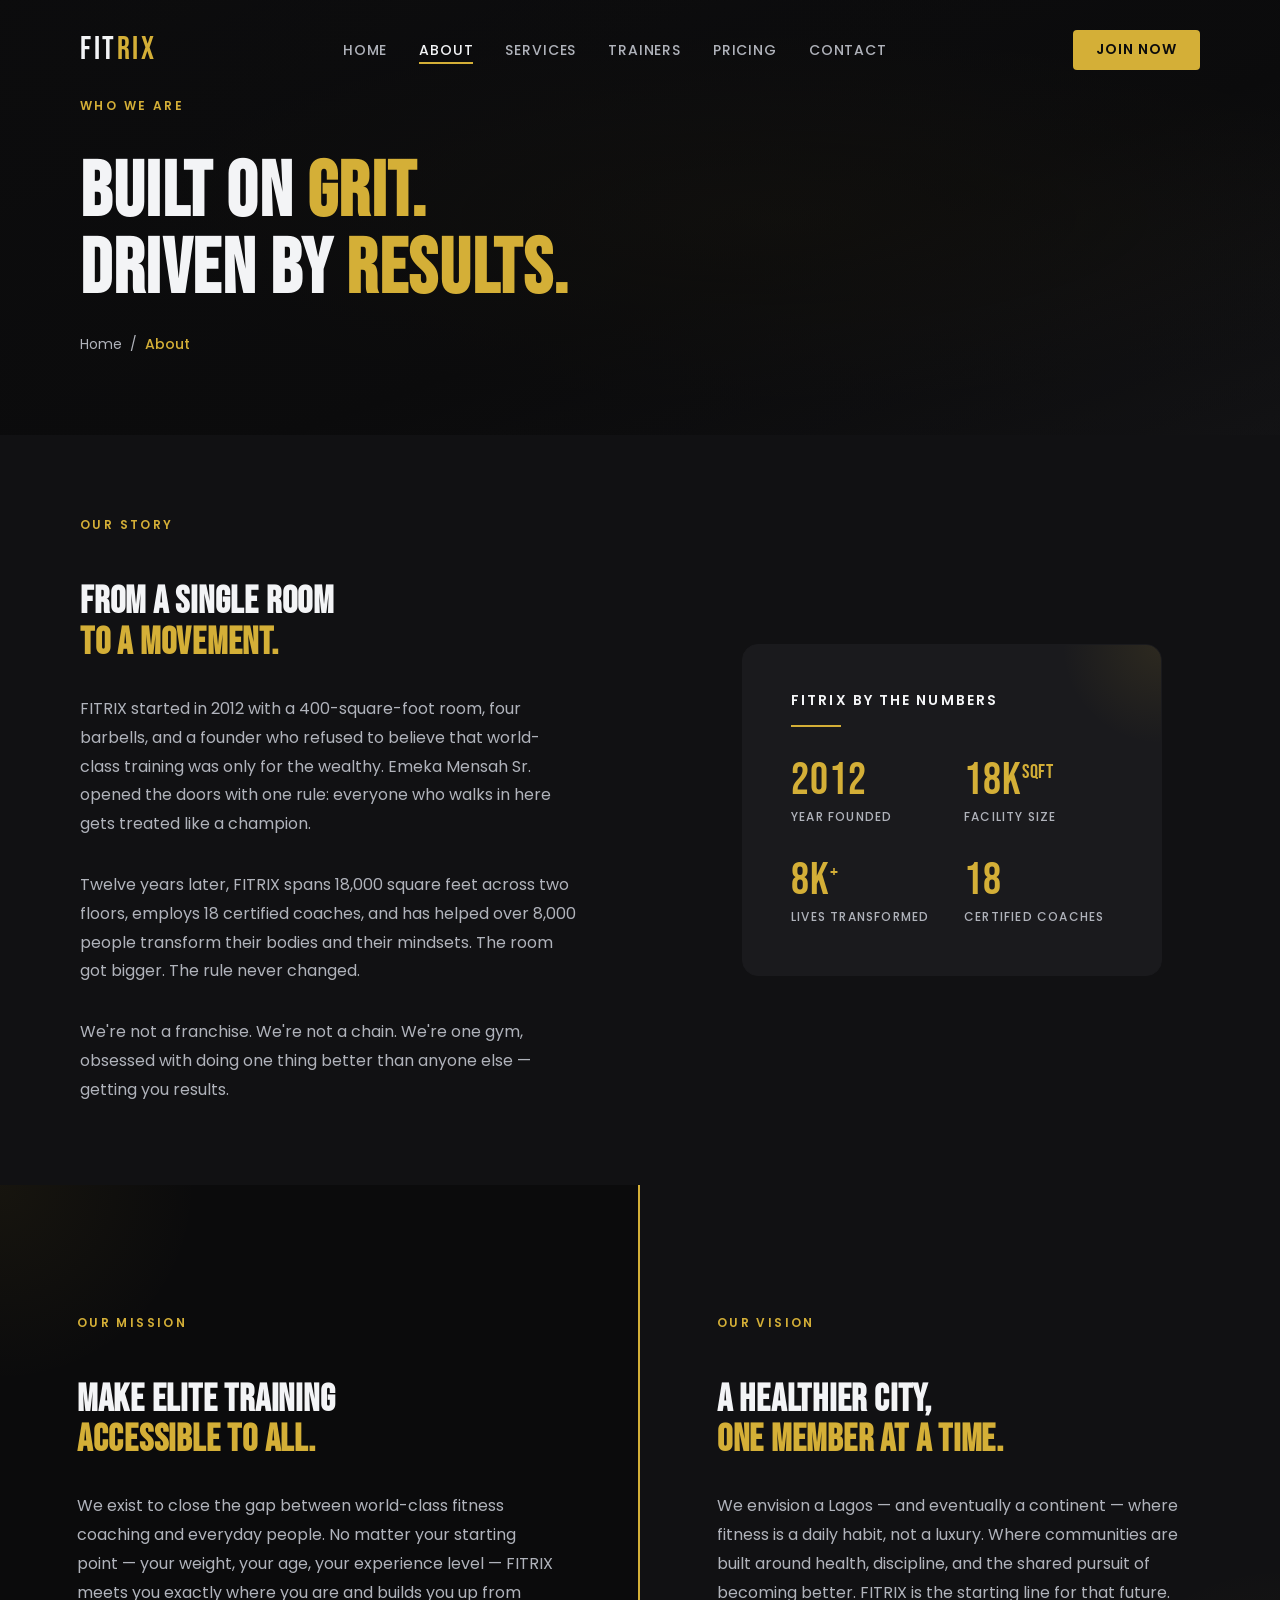
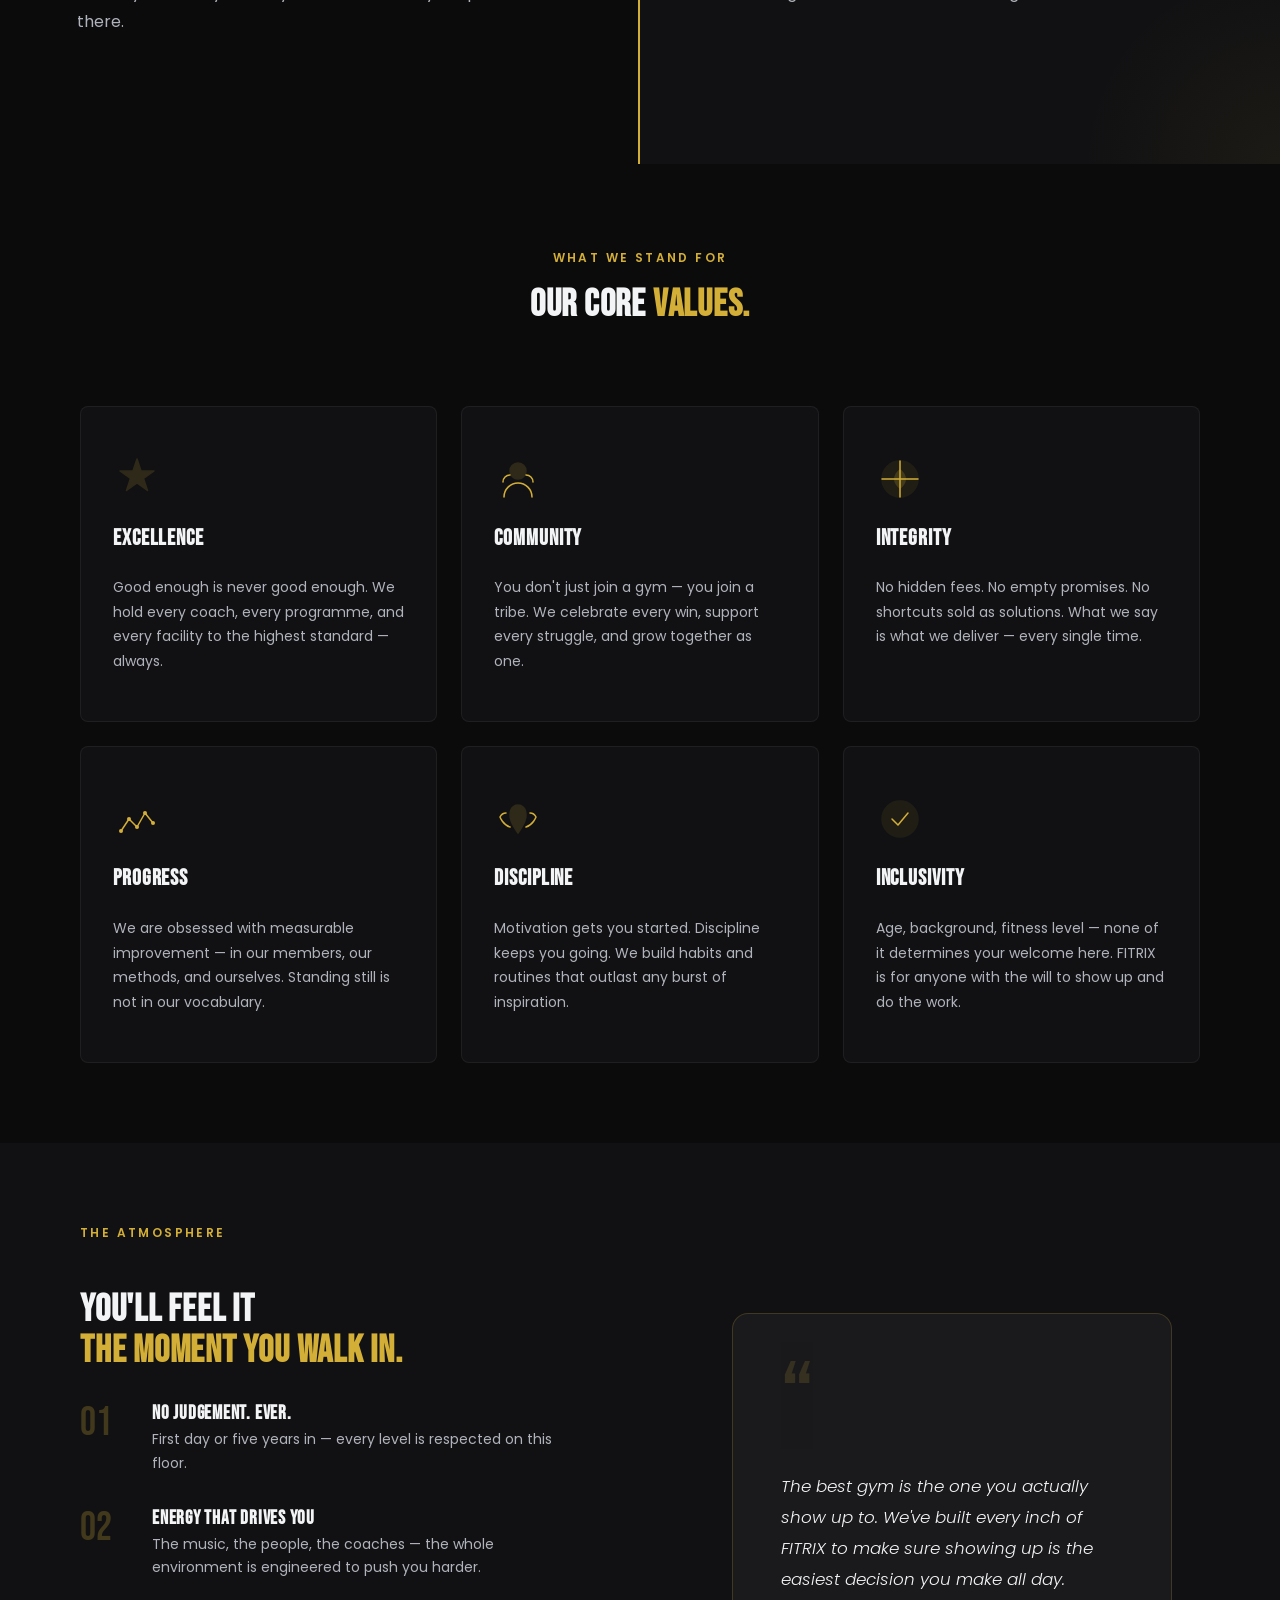
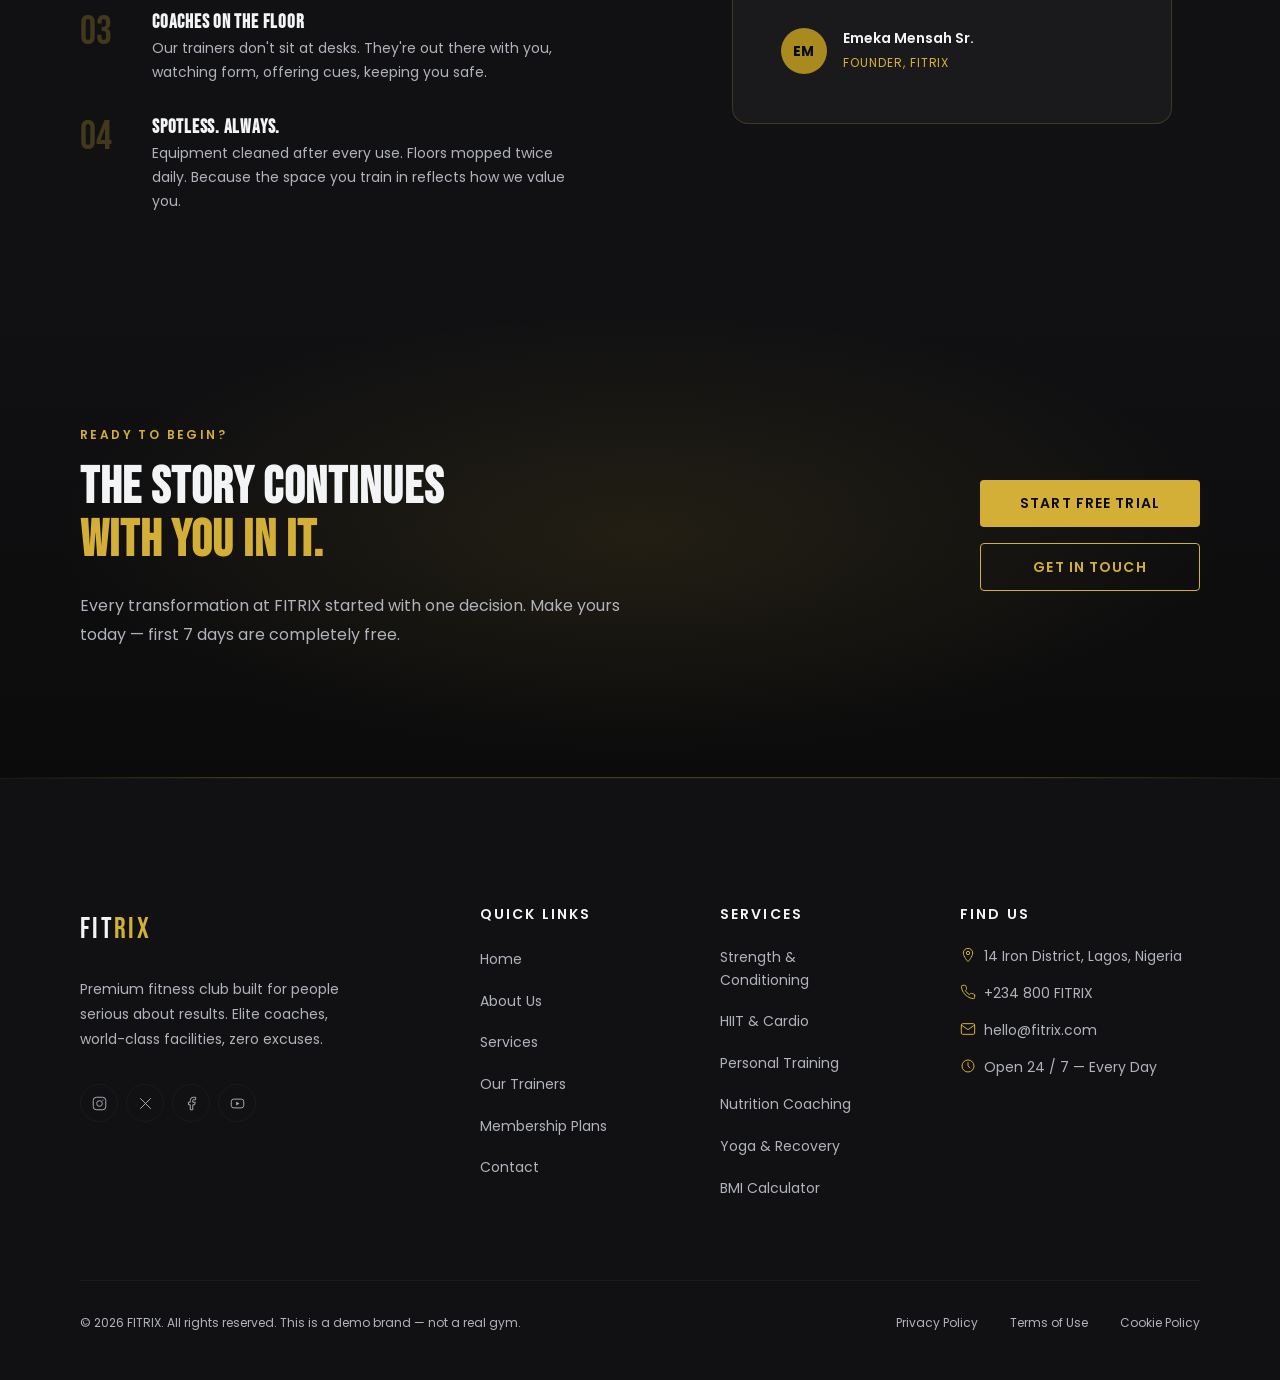
==== about.html @ 170fa19d "Initial commit" ====
<!DOCTYPE html>
<html lang="en">

<head>
  <meta charset="UTF-8" />
  <meta name="viewport" content="width=device-width, initial-scale=1.0" />
  <meta name="description" content="About FITRIX — our story, mission, values, and the culture that drives us." />
  <title>About Us — FITRIX</title>

  <!-- Google Fonts -->
  <link rel="preconnect" href="https://fonts.googleapis.com" />
  <link rel="preconnect" href="https://fonts.gstatic.com" crossorigin />
  <link href="https://fonts.googleapis.com/css2?family=Bebas+Neue&family=Poppins:wght@300;400;500;600;700&display=swap" rel="stylesheet" />

  <!-- Stylesheets -->
  <link rel="stylesheet" href="css/style.css" />
  <link rel="stylesheet" href="css/animations.css" />
  <link rel="stylesheet" href="css/responsive.css" />
</head>

<body>

  <!-- ============================================================
       NAVBAR — identical across all pages
       Only change: .active is on "About" link
       ============================================================ -->

  <header>
    <nav class="navbar" id="navbar" role="navigation" aria-label="Main navigation">
      <div class="container">

        <a href="index.html" class="navbar__logo" aria-label="FITRIX Home">
          FIT<span>RIX</span>
        </a>

        <ul class="navbar__links" role="list">
          <li><a href="index.html">Home</a></li>
          <li><a href="about.html" class="active">About</a></li>
          <li><a href="services.html">Services</a></li>
          <li><a href="trainers.html">Trainers</a></li>
          <li><a href="pricing.html">Pricing</a></li>
          <li><a href="contact.html">Contact</a></li>
        </ul>

        <a href="pricing.html" class="navbar__cta">Join Now</a>

        <button
          class="navbar__hamburger"
          id="hamburger"
          aria-label="Toggle menu"
          aria-expanded="false"
          aria-controls="mobileMenu"
        >
          <span></span>
          <span></span>
          <span></span>
        </button>

      </div>

      <div class="navbar__mobile" id="mobileMenu" role="menu">
        <a href="index.html" role="menuitem">Home</a>
        <a href="about.html" role="menuitem">About</a>
        <a href="services.html" role="menuitem">Services</a>
        <a href="trainers.html" role="menuitem">Trainers</a>
        <a href="pricing.html" role="menuitem">Pricing</a>
        <a href="contact.html" role="menuitem">Contact</a>
        <a href="pricing.html" class="navbar__cta" role="menuitem">Join Now</a>
      </div>
    </nav>
  </header>


  <!-- ============================================================
       PAGE HERO / BANNER
       Shorter than the home hero — just headline + breadcrumb
       ============================================================ -->

  <section class="page-hero" aria-labelledby="page-hero-heading">
    <div class="page-hero__bg" aria-hidden="true"></div>
    <div class="page-hero__overlay" aria-hidden="true"></div>

    <div class="container">
      <div class="page-hero__content">
        <span class="section-label anim-fade-up">Who We Are</span>
        <h1 class="page-hero__heading anim-fade-up" id="page-hero-heading">
          Built On <span class="text-gold">Grit.</span><br>Driven By <span class="text-gold">Results.</span>
        </h1>
        <!-- Breadcrumb -->
        <nav class="page-hero__breadcrumb anim-fade-up" aria-label="Breadcrumb">
          <a href="index.html">Home</a>
          <span aria-hidden="true">/</span>
          <span aria-current="page">About</span>
        </nav>
      </div>
    </div>
  </section>


  <!-- ============================================================
       OUR STORY
       Two-column — text left, image/stat card right
       ============================================================ -->

  <section class="our-story section" id="story" aria-labelledby="story-heading">
    <div class="container">
      <div class="our-story__inner">

        <!-- Left — story text -->
        <div class="our-story__text">
          <span class="section-label anim-fade-up">Our Story</span>
          <h2 class="anim-fade-up" id="story-heading">
            From A Single Room<br>
            <span class="text-gold">To A Movement.</span>
          </h2>
          <p class="anim-fade-up">
            FITRIX started in 2012 with a 400-square-foot room, four barbells,
            and a founder who refused to believe that world-class training was
            only for the wealthy. Emeka Mensah Sr. opened the doors with one rule:
            everyone who walks in here gets treated like a champion.
          </p>
          <p class="anim-fade-up">
            Twelve years later, FITRIX spans 18,000 square feet across two floors,
            employs 18 certified coaches, and has helped over 8,000 people transform
            their bodies and their mindsets. The room got bigger. The rule never changed.
          </p>
          <p class="anim-fade-up">
            We're not a franchise. We're not a chain. We're one gym, obsessed
            with doing one thing better than anyone else — getting you results.
          </p>
        </div>

        <!-- Right — milestone card -->
        <div class="our-story__card anim-fade-right">
          <div class="story-card">

            <h3 class="story-card__heading">FITRIX By The Numbers</h3>
            <span class="gold-line"></span>

            <ul class="story-card__milestones" role="list">
              <li class="story-milestone">
                <span class="story-milestone__number">2012</span>
                <span class="story-milestone__label">Year Founded</span>
              </li>
              <li class="story-milestone">
                <span class="story-milestone__number">18K<sup>sqft</sup></span>
                <span class="story-milestone__label">Facility Size</span>
              </li>
              <li class="story-milestone">
                <span class="story-milestone__number">8K<sup>+</sup></span>
                <span class="story-milestone__label">Lives Transformed</span>
              </li>
              <li class="story-milestone">
                <span class="story-milestone__number">18</span>
                <span class="story-milestone__label">Certified Coaches</span>
              </li>
            </ul>

          </div>
        </div>

      </div>
    </div>
  </section>


  <!-- ============================================================
       MISSION & VISION
       Full-width two-panel split — dark left, gold-tinted right
       ============================================================ -->

  <section class="mission-vision" aria-labelledby="mission-heading">

      <!-- Mission — left panel -->
      <div class="mv-panel mv-panel--mission anim-fade-left">
        <span class="section-label">Our Mission</span>
        <h2 id="mission-heading">
          Make Elite Training<br>
          <span class="text-gold">Accessible To All.</span>
        </h2>
        <p>
          We exist to close the gap between world-class fitness coaching and
          everyday people. No matter your starting point — your weight, your age,
          your experience level — FITRIX meets you exactly where you are and
          builds you up from there.
        </p>
      </div>

      <!-- Vision — right panel -->
      <div class="mv-panel mv-panel--vision anim-fade-right">
        <span class="section-label">Our Vision</span>
        <h2>
          A Healthier City,<br>
          <span class="text-gold">One Member At A Time.</span>
        </h2>
        <p>
          We envision a Lagos — and eventually a continent — where fitness is
          a daily habit, not a luxury. Where communities are built around health,
          discipline, and the shared pursuit of becoming better. FITRIX is the
          starting line for that future.
        </p>
      </div>

  </section>


  <!-- ============================================================
       CORE VALUES
       6 icon cards in a grid
       ============================================================ -->

  <section class="core-values section" id="values" aria-labelledby="values-heading">
    <div class="container">

      <div class="core-values__header anim-fade-up">
        <span class="section-label">What We Stand For</span>
        <h2 id="values-heading">
          Our Core <span class="text-gold">Values.</span>
        </h2>
      </div>

      <div class="core-values__grid anim-stagger">

        <!-- Value 1 -->
        <div class="value-card anim-fade-up">
          <div class="value-card__icon" aria-hidden="true">
            <svg viewBox="0 0 48 48" fill="none" xmlns="http://www.w3.org/2000/svg">
              <path d="M24 4l4 12h13l-10.5 7.5 4 12L24 28l-10.5 7.5 4-12L7 16h13z" fill="currentColor" opacity=".15" stroke="currentColor" stroke-width="1.5" stroke-linejoin="round"/>
            </svg>
          </div>
          <h3 class="value-card__title">Excellence</h3>
          <p class="value-card__text">
            Good enough is never good enough. We hold every coach, every programme,
            and every facility to the highest standard — always.
          </p>
        </div>

        <!-- Value 2 -->
        <div class="value-card anim-fade-up">
          <div class="value-card__icon" aria-hidden="true">
            <svg viewBox="0 0 48 48" fill="none" xmlns="http://www.w3.org/2000/svg">
              <circle cx="24" cy="16" r="8" fill="currentColor" opacity=".15" stroke="currentColor" stroke-width="1.5"/>
              <path d="M10 42c0-7.732 6.268-14 14-14s14 6.268 14 14" stroke="currentColor" stroke-width="1.5" stroke-linecap="round" fill="none"/>
              <path d="M32 20c3.866 0 7 3.134 7 7" stroke="currentColor" stroke-width="1.5" stroke-linecap="round"/>
              <path d="M16 20c-3.866 0-7 3.134-7 7" stroke="currentColor" stroke-width="1.5" stroke-linecap="round"/>
            </svg>
          </div>
          <h3 class="value-card__title">Community</h3>
          <p class="value-card__text">
            You don't just join a gym — you join a tribe. We celebrate every win,
            support every struggle, and grow together as one.
          </p>
        </div>

        <!-- Value 3 -->
        <div class="value-card anim-fade-up">
          <div class="value-card__icon" aria-hidden="true">
            <svg viewBox="0 0 48 48" fill="none" xmlns="http://www.w3.org/2000/svg">
              <path d="M24 6v36M6 24h36" stroke="currentColor" stroke-width="1.5" stroke-linecap="round"/>
              <circle cx="24" cy="24" r="18" fill="currentColor" opacity=".08" stroke="currentColor" stroke-width="1.5"/>
              <path d="M24 14c0 0 6 4 6 10s-6 10-6 10s-6-4-6-10s6-10 6-10z" fill="currentColor" opacity=".2"/>
            </svg>
          </div>
          <h3 class="value-card__title">Integrity</h3>
          <p class="value-card__text">
            No hidden fees. No empty promises. No shortcuts sold as solutions.
            What we say is what we deliver — every single time.
          </p>
        </div>

        <!-- Value 4 -->
        <div class="value-card anim-fade-up">
          <div class="value-card__icon" aria-hidden="true">
            <svg viewBox="0 0 48 48" fill="none" xmlns="http://www.w3.org/2000/svg">
              <path d="M8 36l8-12 8 8 8-14 8 10" stroke="currentColor" stroke-width="1.5" stroke-linecap="round" stroke-linejoin="round"/>
              <circle cx="8"  cy="36" r="2" fill="currentColor"/>
              <circle cx="16" cy="24" r="2" fill="currentColor"/>
              <circle cx="24" cy="32" r="2" fill="currentColor"/>
              <circle cx="32" cy="18" r="2" fill="currentColor"/>
              <circle cx="40" cy="28" r="2" fill="currentColor"/>
            </svg>
          </div>
          <h3 class="value-card__title">Progress</h3>
          <p class="value-card__text">
            We are obsessed with measurable improvement — in our members, our
            methods, and ourselves. Standing still is not in our vocabulary.
          </p>
        </div>

        <!-- Value 5 -->
        <div class="value-card anim-fade-up">
          <div class="value-card__icon" aria-hidden="true">
            <svg viewBox="0 0 48 48" fill="none" xmlns="http://www.w3.org/2000/svg">
              <path d="M24 10c-3 0-8 2-8 10s8 18 8 18s8-10 8-18s-5-10-8-10z" fill="currentColor" opacity=".15" stroke="currentColor" stroke-width="1.5"/>
              <path d="M12 18c-4 0-6 4-6 4s3 8 10 10" stroke="currentColor" stroke-width="1.5" stroke-linecap="round"/>
              <path d="M36 18c4 0 6 4 6 4s-3 8-10 10" stroke="currentColor" stroke-width="1.5" stroke-linecap="round"/>
            </svg>
          </div>
          <h3 class="value-card__title">Discipline</h3>
          <p class="value-card__text">
            Motivation gets you started. Discipline keeps you going. We build
            habits and routines that outlast any burst of inspiration.
          </p>
        </div>

        <!-- Value 6 -->
        <div class="value-card anim-fade-up">
          <div class="value-card__icon" aria-hidden="true">
            <svg viewBox="0 0 48 48" fill="none" xmlns="http://www.w3.org/2000/svg">
              <circle cx="24" cy="24" r="18" fill="currentColor" opacity=".08" stroke="currentColor" stroke-width="1.5"/>
              <path d="M16 24l6 6 10-12" stroke="currentColor" stroke-width="1.5" stroke-linecap="round" stroke-linejoin="round"/>
            </svg>
          </div>
          <h3 class="value-card__title">Inclusivity</h3>
          <p class="value-card__text">
            Age, background, fitness level — none of it determines your welcome
            here. FITRIX is for anyone with the will to show up and do the work.
          </p>
        </div>

      </div><!-- /.core-values__grid -->

    </div>
  </section>


  <!-- ============================================================
       TEAM CULTURE / GYM ATMOSPHERE
       Full-width section with quote + atmosphere points
       ============================================================ -->

  <section class="gym-culture section" id="culture" aria-labelledby="culture-heading">
    <div class="container">

      <div class="gym-culture__inner">

        <!-- Left — atmosphere blocks -->
        <div class="gym-culture__left">
          <span class="section-label anim-fade-up">The Atmosphere</span>
          <h2 class="anim-fade-up" id="culture-heading">
            You'll Feel It<br>
            <span class="text-gold">The Moment You Walk In.</span>
          </h2>

          <div class="culture-points anim-stagger">

            <div class="culture-point anim-fade-up">
              <div class="culture-point__number" aria-hidden="true">01</div>
              <div class="culture-point__content">
                <h3>No Judgement. Ever.</h3>
                <p>First day or five years in — every level is respected on this floor.</p>
              </div>
            </div>

            <div class="culture-point anim-fade-up">
              <div class="culture-point__number" aria-hidden="true">02</div>
              <div class="culture-point__content">
                <h3>Energy That Drives You</h3>
                <p>The music, the people, the coaches — the whole environment is engineered to push you harder.</p>
              </div>
            </div>

            <div class="culture-point anim-fade-up">
              <div class="culture-point__number" aria-hidden="true">03</div>
              <div class="culture-point__content">
                <h3>Coaches On The Floor</h3>
                <p>Our trainers don't sit at desks. They're out there with you, watching form, offering cues, keeping you safe.</p>
              </div>
            </div>

            <div class="culture-point anim-fade-up">
              <div class="culture-point__number" aria-hidden="true">04</div>
              <div class="culture-point__content">
                <h3>Spotless. Always.</h3>
                <p>Equipment cleaned after every use. Floors mopped twice daily. Because the space you train in reflects how we value you.</p>
              </div>
            </div>

          </div><!-- /.culture-points -->
        </div>

        <!-- Right — big pull quote -->
        <div class="gym-culture__right anim-fade-right">
          <div class="culture-quote">
            <span class="culture-quote__mark" aria-hidden="true">&#8220;</span>
            <blockquote class="culture-quote__text">
              The best gym is the one you actually show up to. We've built every
              inch of FITRIX to make sure showing up is the easiest decision you make all day.
            </blockquote>
            <div class="culture-quote__author">
              <div class="culture-quote__avatar" aria-hidden="true">EM</div>
              <div>
                <strong>Emeka Mensah Sr.</strong>
                <span>Founder, FITRIX</span>
              </div>
            </div>
          </div>
        </div>

      </div>
    </div>
  </section>


  <!-- ============================================================
       CTA BANNER — reused from index.html, identical markup
       ============================================================ -->

  <section class="cta-banner" aria-labelledby="about-cta-heading">
    <div class="cta-banner__bg" aria-hidden="true"></div>
    <div class="container">
      <div class="cta-banner__inner anim-fade-up">
        <div class="cta-banner__text">
          <span class="section-label">Ready To Begin?</span>
          <h2 class="cta-banner__heading" id="about-cta-heading">
            The Story Continues<br>
            <span class="text-gold">With You In It.</span>
          </h2>
          <p class="cta-banner__sub">
            Every transformation at FITRIX started with one decision.
            Make yours today — first 7 days are completely free.
          </p>
        </div>
        <div class="cta-banner__actions">
          <a href="pricing.html" class="btn btn-primary">Start Free Trial</a>
          <a href="contact.html" class="btn btn-outline">Get In Touch</a>
        </div>
      </div>
    </div>
  </section>


  <!-- ============================================================
       FOOTER — identical across all pages
       ============================================================ -->

  <footer class="footer" role="contentinfo">
    <div class="container">

      <div class="footer__top">

        <div class="footer__brand">
          <a href="index.html" class="footer__logo" aria-label="FITRIX Home">
            FIT<span>RIX</span>
          </a>
          <p class="footer__brand-text">
            Premium fitness club built for people serious about results.
            Elite coaches, world-class facilities, zero excuses.
          </p>
          <div class="footer__socials" aria-label="FITRIX on social media">
            <a href="#" class="footer-social" aria-label="FITRIX on Instagram">
              <svg viewBox="0 0 24 24" fill="none" xmlns="http://www.w3.org/2000/svg">
                <rect x="2" y="2" width="20" height="20" rx="5" stroke="currentColor" stroke-width="1.5"/>
                <circle cx="12" cy="12" r="4.5" stroke="currentColor" stroke-width="1.5"/>
                <circle cx="17.5" cy="6.5" r="1" fill="currentColor"/>
              </svg>
            </a>
            <a href="#" class="footer-social" aria-label="FITRIX on Twitter / X">
              <svg viewBox="0 0 24 24" fill="none" xmlns="http://www.w3.org/2000/svg">
                <path d="M4 4l16 16M4 20L20 4" stroke="currentColor" stroke-width="1.5" stroke-linecap="round"/>
              </svg>
            </a>
            <a href="#" class="footer-social" aria-label="FITRIX on Facebook">
              <svg viewBox="0 0 24 24" fill="none" xmlns="http://www.w3.org/2000/svg">
                <path d="M18 2h-3a5 5 0 00-5 5v3H7v4h3v8h4v-8h3l1-4h-4V7a1 1 0 011-1h3z" stroke="currentColor" stroke-width="1.5" stroke-linecap="round" stroke-linejoin="round"/>
              </svg>
            </a>
            <a href="#" class="footer-social" aria-label="FITRIX on YouTube">
              <svg viewBox="0 0 24 24" fill="none" xmlns="http://www.w3.org/2000/svg">
                <rect x="2" y="5" width="20" height="14" rx="4" stroke="currentColor" stroke-width="1.5"/>
                <path d="M10 9l5 3-5 3V9z" fill="currentColor"/>
              </svg>
            </a>
          </div>
        </div>

        <nav class="footer__nav" aria-label="Footer navigation — Quick Links">
          <h3 class="footer__nav-heading">Quick Links</h3>
          <ul role="list">
            <li><a href="index.html">Home</a></li>
            <li><a href="about.html">About Us</a></li>
            <li><a href="services.html">Services</a></li>
            <li><a href="trainers.html">Our Trainers</a></li>
            <li><a href="pricing.html">Membership Plans</a></li>
            <li><a href="contact.html">Contact</a></li>
          </ul>
        </nav>

        <nav class="footer__nav" aria-label="Footer navigation — Services">
          <h3 class="footer__nav-heading">Services</h3>
          <ul role="list">
            <li><a href="services.html">Strength &amp; Conditioning</a></li>
            <li><a href="services.html">HIIT &amp; Cardio</a></li>
            <li><a href="services.html">Personal Training</a></li>
            <li><a href="services.html">Nutrition Coaching</a></li>
            <li><a href="services.html">Yoga &amp; Recovery</a></li>
            <li><a href="contact.html">BMI Calculator</a></li>
          </ul>
        </nav>

        <div class="footer__contact">
          <h3 class="footer__nav-heading">Find Us</h3>
          <ul role="list">
            <li>
              <span class="footer__contact-icon" aria-hidden="true">
                <svg viewBox="0 0 24 24" fill="none" xmlns="http://www.w3.org/2000/svg">
                  <path d="M12 2C8.13 2 5 5.13 5 9c0 5.25 7 13 7 13s7-7.75 7-13c0-3.87-3.13-7-7-7z" stroke="currentColor" stroke-width="1.5"/>
                  <circle cx="12" cy="9" r="2.5" stroke="currentColor" stroke-width="1.5"/>
                </svg>
              </span>
              <span>14 Iron District, Lagos, Nigeria</span>
            </li>
            <li>
              <span class="footer__contact-icon" aria-hidden="true">
                <svg viewBox="0 0 24 24" fill="none" xmlns="http://www.w3.org/2000/svg">
                  <path d="M22 16.92v3a2 2 0 01-2.18 2 19.79 19.79 0 01-8.63-3.07 19.5 19.5 0 01-6-6A19.79 19.79 0 012.12 4.18 2 2 0 014.11 2h3a2 2 0 012 1.72c.127.96.361 1.903.7 2.81a2 2 0 01-.45 2.11L8.09 9.91a16 16 0 006 6l1.27-1.27a2 2 0 012.11-.45c.907.339 1.85.573 2.81.7A2 2 0 0122 16.92z" stroke="currentColor" stroke-width="1.5" stroke-linecap="round" stroke-linejoin="round"/>
                </svg>
              </span>
              <span>+234 800 FITRIX</span>
            </li>
            <li>
              <span class="footer__contact-icon" aria-hidden="true">
                <svg viewBox="0 0 24 24" fill="none" xmlns="http://www.w3.org/2000/svg">
                  <path d="M4 4h16c1.1 0 2 .9 2 2v12c0 1.1-.9 2-2 2H4c-1.1 0-2-.9-2-2V6c0-1.1.9-2 2-2z" stroke="currentColor" stroke-width="1.5"/>
                  <path d="M22 6l-10 7L2 6" stroke="currentColor" stroke-width="1.5" stroke-linecap="round"/>
                </svg>
              </span>
              <span>hello@fitrix.com</span>
            </li>
            <li>
              <span class="footer__contact-icon" aria-hidden="true">
                <svg viewBox="0 0 24 24" fill="none" xmlns="http://www.w3.org/2000/svg">
                  <circle cx="12" cy="12" r="9" stroke="currentColor" stroke-width="1.5"/>
                  <path d="M12 7v5l3 3" stroke="currentColor" stroke-width="1.5" stroke-linecap="round"/>
                </svg>
              </span>
              <span>Open 24 / 7 — Every Day</span>
            </li>
          </ul>
        </div>

      </div><!-- /.footer__top -->

      <div class="footer__divider" aria-hidden="true"></div>

      <div class="footer__bottom">
        <p class="footer__copy">
          &copy; <span id="footerYear"></span> FITRIX. All rights reserved.
          This is a demo brand — not a real gym.
        </p>
        <div class="footer__legal">
          <a href="#">Privacy Policy</a>
          <a href="#">Terms of Use</a>
          <a href="#">Cookie Policy</a>
        </div>
      </div>

    </div><!-- /.container -->
  </footer>


  <!-- Scripts -->
  <script src="js/main.js"></script>
  <script src="js/animations.js"></script>

</body>
</html>
---- css/style.css ----
/* ============================================================
   FITRIX — style.css
   Global styles, CSS variables, reset, base typography,
   reusable components (buttons, utilities, etc.)
   ============================================================ */


/* ============================================================
   1. GOOGLE FONTS IMPORT
   ============================================================ */

@import url('https://fonts.googleapis.com/css2?family=Bebas+Neue&family=Poppins:wght@300;400;500;600;700&display=swap');


/* ============================================================
   2. CSS VARIABLES — Single source of truth
   Want to restyle the whole site? Start right here.
   ============================================================ */

:root {

  /* --- Colors --- */
  --color-black:       #0B0B0C;       /* Obsidian Black — dominant base (60%) */
  --color-black-soft:  #111113;       /* Cards, alternate section backgrounds  */
  --color-black-muted: #1A1A1D;       /* Borders, subtle separators            */

  --color-white:       #F3F4F6;       /* Platinum Silver / Clean White (30%)   */
  --color-white-dim:   #B0B3BB;       /* Body text, placeholders, muted labels */

  --color-gold:        #D4AF37;       /* Champagne Gold — energy accent (10%)  */
  --color-gold-light:  #E8C84A;       /* Gold hover / highlight state          */
  --color-gold-dark:   #A88A1F;       /* Gold pressed / active state           */

  /* --- Typography --- */
  --font-headline: 'Bebas Neue', sans-serif;
  --font-body:     'Poppins', sans-serif;

  /* --- Font Sizes (fluid, scales with viewport) --- */
  --fs-hero:   clamp(3.5rem, 8vw, 7rem);
  --fs-h1:     clamp(2.5rem, 5vw, 4rem);
  --fs-h2:     clamp(1.8rem, 3vw, 2.8rem);
  --fs-h3:     clamp(1.2rem, 2vw, 1.6rem);
  --fs-body:   1rem;
  --fs-small:  0.875rem;
  --fs-label:  0.75rem;

  /* --- Font Weights --- */
  --fw-light:   300;
  --fw-regular: 400;
  --fw-medium:  500;
  --fw-semi:    600;
  --fw-bold:    700;

  /* --- Spacing Scale --- */
  --space-xs:  0.25rem;   /*  4px */
  --space-sm:  0.5rem;    /*  8px */
  --space-md:  1rem;      /* 16px */
  --space-lg:  1.5rem;    /* 24px */
  --space-xl:  2rem;      /* 32px */
  --space-2xl: 3rem;      /* 48px */
  --space-3xl: 5rem;      /* 80px */
  --space-4xl: 8rem;      /* 128px */

  /* --- Layout --- */
  --container-max: 1200px;
  --container-pad: clamp(1rem, 5vw, 2.5rem);

  /* --- Border Radius --- */
  --radius-sm:   4px;
  --radius-md:   8px;
  --radius-lg:   16px;
  --radius-pill: 999px;

  /* --- Transitions --- */
  --transition-fast: 0.15s ease;
  --transition-base: 0.3s ease;
  --transition-slow: 0.6s ease;

  /* --- Shadows --- */
  --shadow-sm:   0 2px 8px rgba(0, 0, 0, 0.4);
  --shadow-md:   0 4px 20px rgba(0, 0, 0, 0.6);
  --shadow-gold: 0 0 20px rgba(212, 175, 55, 0.25);

  /* --- Z-index Layers --- */
  --z-base:    1;
  --z-overlay: 10;
  --z-nav:     100;
  --z-modal:   1000;
}


/* ============================================================
   3. RESET & BOX MODEL
   ============================================================ */

*,
*::before,
*::after {
  margin: 0;
  padding: 0;
  box-sizing: border-box;
}

html {
  scroll-behavior: smooth;
  font-size: 16px;
}

body {
  font-family: var(--font-body);
  font-size: var(--fs-body);
  font-weight: var(--fw-regular);
  background-color: var(--color-black);
  color: var(--color-white);
  line-height: 1.6;
  -webkit-font-smoothing: antialiased;
  -moz-osx-font-smoothing: grayscale;
  overflow-x: hidden;
}

img {
  max-width: 100%;
  height: auto;
  display: block;
}

a {
  color: inherit;
  text-decoration: none;
}

ul, ol {
  list-style: none;
}

button {
  cursor: pointer;
  border: none;
  background: none;
  font-family: var(--font-body);
}

input,
textarea,
select {
  font-family: var(--font-body);
}


/* ============================================================
   4. LAYOUT UTILITIES
   ============================================================ */

/* Centers content horizontally with a max-width cap */
.container {
  width: 100%;
  max-width: var(--container-max);
  margin-inline: auto;
  padding-inline: var(--container-pad);
}

/* Consistent vertical padding for every section */
.section {
  padding-block: var(--space-3xl);
}


/* ============================================================
   5. TYPOGRAPHY BASE
   ============================================================ */

h1, h2, h3, h4, h5, h6 {
  font-family: var(--font-headline);
  line-height: 1.1;
  letter-spacing: 0.02em;
  color: var(--color-white);
}

h1 { font-size: var(--fs-h1); }
h2 { font-size: var(--fs-h2); }
h3 { font-size: var(--fs-h3); }

p {
  color: var(--color-white-dim);
  line-height: 1.7;
}

/* Small uppercase label used above section headings */
.section-label {
  display: inline-block;
  font-family: var(--font-body);
  font-size: var(--fs-label);
  font-weight: var(--fw-semi);
  letter-spacing: 0.2em;
  text-transform: uppercase;
  color: var(--color-gold);
  margin-bottom: var(--space-md);
}


/* ============================================================
   6. BUTTONS
   ============================================================ */

.btn {
  display: inline-flex;
  align-items: center;
  gap: var(--space-sm);
  padding: 0.75rem 2rem;
  font-family: var(--font-body);
  font-size: var(--fs-small);
  font-weight: var(--fw-semi);
  letter-spacing: 0.08em;
  text-transform: uppercase;
  border-radius: var(--radius-sm);
  transition: all var(--transition-base);
  white-space: nowrap;
}

/* Primary — gold filled */
.btn-primary {
  background-color: var(--color-gold);
  color: var(--color-black);
}

.btn-primary:hover {
  background-color: var(--color-gold-light);
  box-shadow: var(--shadow-gold);
  transform: translateY(-2px);
}

.btn-primary:active {
  background-color: var(--color-gold-dark);
  transform: translateY(0);
}

/* Outline — transparent with gold border */
.btn-outline {
  background-color: transparent;
  color: var(--color-gold);
  border: 1.5px solid var(--color-gold);
}

.btn-outline:hover {
  background-color: var(--color-gold);
  color: var(--color-black);
  box-shadow: var(--shadow-gold);
  transform: translateY(-2px);
}


/* ============================================================
   7. DECORATIVE ELEMENTS
   ============================================================ */

/* Thin gold horizontal rule — used under section headings */
.gold-line {
  width: 50px;
  height: 2px;
  background-color: var(--color-gold);
  display: block;
  margin-block: var(--space-md);
}

.gold-line.center {
  margin-inline: auto;
}


/* ============================================================
   8. TEXT HELPER CLASSES
   ============================================================ */

.text-gold   { color: var(--color-gold); }
.text-white  { color: var(--color-white); }
.text-muted  { color: var(--color-white-dim); }
.text-center { text-align: center; }
.text-upper  { text-transform: uppercase; }

/* Screen-reader only — visually hidden but accessible */
.sr-only {
  position: absolute;
  width: 1px;
  height: 1px;
  overflow: hidden;
  clip: rect(0 0 0 0);
  white-space: nowrap;
}


/* ============================================================
   9. NAVBAR
   ============================================================ */

.navbar {
  position: fixed;
  top: 0;
  left: 0;
  width: 100%;
  z-index: var(--z-nav);
  padding-block: var(--space-lg);
  transition: background-color var(--transition-base),
              padding var(--transition-base);
}

/* Solid dark background applied via JS once user scrolls */
.navbar.scrolled {
  background-color: rgba(11, 11, 12, 0.95);
  backdrop-filter: blur(10px);
  padding-block: var(--space-md);
  border-bottom: 1px solid var(--color-black-muted);
}

.navbar .container {
  display: flex;
  align-items: center;
  justify-content: space-between;
}

/* Logo */
.navbar__logo {
  font-family: var(--font-headline);
  font-size: 2rem;
  letter-spacing: 0.08em;
  color: var(--color-white);
  transition: color var(--transition-fast);
}

.navbar__logo span {
  color: var(--color-gold);
}

.navbar__logo:hover {
  color: var(--color-gold);
}

/* Desktop nav links */
.navbar__links {
  display: flex;
  align-items: center;
  gap: var(--space-xl);
}

.navbar__links a {
  font-size: var(--fs-small);
  font-weight: var(--fw-medium);
  letter-spacing: 0.06em;
  text-transform: uppercase;
  color: var(--color-white-dim);
  transition: color var(--transition-fast);
  position: relative;
}

/* Gold underline slides in on hover */
.navbar__links a::after {
  content: '';
  position: absolute;
  bottom: -4px;
  left: 0;
  width: 0;
  height: 1.5px;
  background-color: var(--color-gold);
  transition: width var(--transition-base);
}

.navbar__links a:hover,
.navbar__links a.active {
  color: var(--color-white);
}

.navbar__links a:hover::after,
.navbar__links a.active::after {
  width: 100%;
}

/* Join Now button in desktop nav */
.navbar__cta {
  font-size: var(--fs-small);
  font-weight: var(--fw-semi);
  letter-spacing: 0.08em;
  text-transform: uppercase;
  color: var(--color-black);
  background-color: var(--color-gold);
  padding: 0.55rem 1.4rem;
  border-radius: var(--radius-sm);
  transition: all var(--transition-base);
}

.navbar__cta:hover {
  background-color: var(--color-gold-light);
  box-shadow: var(--shadow-gold);
  transform: translateY(-1px);
}

/* Hamburger icon — visible on mobile only */
.navbar__hamburger {
  display: none;
  flex-direction: column;
  gap: 5px;
  cursor: pointer;
  padding: var(--space-xs);
  background: none;
  border: none;
}

.navbar__hamburger span {
  display: block;
  width: 24px;
  height: 2px;
  background-color: var(--color-white);
  border-radius: 2px;
  transition: all var(--transition-base);
}

/* Hamburger lines animate into an X when menu is open */
.navbar__hamburger.open span:nth-child(1) {
  transform: translateY(7px) rotate(45deg);
}

.navbar__hamburger.open span:nth-child(2) {
  opacity: 0;
  transform: scaleX(0);
}

.navbar__hamburger.open span:nth-child(3) {
  transform: translateY(-7px) rotate(-45deg);
}

/* Mobile slide-down menu */
.navbar__mobile {
  display: none;
  flex-direction: column;
  gap: var(--space-lg);
  background-color: var(--color-black-soft);
  padding: var(--space-xl) var(--container-pad);
  border-top: 1px solid var(--color-black-muted);
}

.navbar__mobile.open {
  display: flex;
}

.navbar__mobile a {
  font-size: 1rem;
  font-weight: var(--fw-medium);
  letter-spacing: 0.06em;
  text-transform: uppercase;
  color: var(--color-white-dim);
  transition: color var(--transition-fast);
}

.navbar__mobile a:hover {
  color: var(--color-gold);
}

.navbar__mobile .navbar__cta {
  align-self: flex-start;
}


/* ============================================================
   10. HERO SECTION
   ============================================================ */

.hero {
  position: relative;
  min-height: 100vh;
  display: flex;
  flex-direction: column;        /* stack content above, stats below */
  justify-content: space-between;
  overflow: hidden;
  background-color: var(--color-black);
}

/* Dark gradient overlay sits on top of the background image */
.hero__overlay {
  position: absolute;
  inset: 0;
  background: linear-gradient(
    105deg,
    rgba(11, 11, 12, 0.92) 0%,
    rgba(11, 11, 12, 0.70) 50%,
    rgba(11, 11, 12, 0.40) 100%
  );
  z-index: var(--z-base);
}

/* Real hero background image — swap src in index.html */
.hero__bg {
  position: absolute;
  inset: 0;
  width: 100%;
  height: 100%;
  object-fit: cover;
  object-position: center top;
  filter: grayscale(20%);
}

/* Gradient fallback — used until a real photo is dropped in */
.hero__bg-fallback {
  position: absolute;
  inset: 0;
  background:
    radial-gradient(ellipse at 70% 50%, rgba(212, 175, 55, 0.06) 0%, transparent 60%),
    linear-gradient(160deg, #111113 0%, #0B0B0C 60%, #1A1A1D 100%);
}

/* Decorative thin gold vertical line on the left edge */
.hero::before {
  content: '';
  position: absolute;
  left: clamp(1rem, 5vw, 2.5rem);
  top: 20%;
  height: 55%;
  width: 1.5px;
  background: linear-gradient(
    to bottom,
    transparent,
    var(--color-gold) 20%,
    var(--color-gold) 80%,
    transparent
  );
  z-index: var(--z-overlay);
  opacity: 0.5;
}

/* Wrapper that fills space between navbar and stats bar */
.hero__body {
  flex: 1;
  display: flex;
  align-items: center;
  position: relative;
  z-index: var(--z-overlay);
  padding-top: 6rem;               /* clears the fixed navbar */
  padding-bottom: var(--space-3xl);
}

/* Main text content block */
.hero__content {
  max-width: 700px;
}

/* Small label above the headline */
.hero__eyebrow {
  display: inline-flex;
  align-items: center;
  gap: var(--space-sm);
  margin-bottom: var(--space-lg);
}

.hero__eyebrow-line {
  width: 32px;
  height: 1.5px;
  background-color: var(--color-gold);
  flex-shrink: 0;
}

.hero__eyebrow-text {
  font-size: var(--fs-label);
  font-weight: var(--fw-semi);
  letter-spacing: 0.25em;
  text-transform: uppercase;
  color: var(--color-gold);
}

/* Main hero headline */
.hero__headline {
  font-family: var(--font-headline);
  font-size: var(--fs-hero);
  line-height: 0.95;
  letter-spacing: 0.01em;
  color: var(--color-white);
  text-transform: uppercase;
  margin-bottom: var(--space-xl);
}

/* Gold accent word inside the headline */
.hero__headline .highlight {
  color: var(--color-gold);
  display: block;
}

/* Short descriptor paragraph */
.hero__subtext {
  font-size: 1rem;
  font-weight: var(--fw-light);
  color: var(--color-white-dim);
  line-height: 1.8;
  max-width: 480px;
  margin-bottom: var(--space-2xl);
}

/* CTA button row */
.hero__actions {
  display: flex;
  align-items: center;
  gap: var(--space-lg);
  flex-wrap: wrap;
}

/* Play / Our Story button */
.hero__play {
  display: inline-flex;
  align-items: center;
  gap: var(--space-sm);
  color: var(--color-white-dim);
  font-size: var(--fs-small);
  font-weight: var(--fw-medium);
  letter-spacing: 0.05em;
  transition: color var(--transition-base);
}

.hero__play-icon {
  width: 44px;
  height: 44px;
  border-radius: 50%;
  border: 1.5px solid var(--color-white-dim);
  display: flex;
  align-items: center;
  justify-content: center;
  flex-shrink: 0;
  transition: all var(--transition-base);
}

.hero__play-icon svg {
  width: 14px;
  height: 14px;
  fill: var(--color-white-dim);
  margin-left: 2px; /* optical centering for the triangle */
  transition: fill var(--transition-base);
}

.hero__play:hover {
  color: var(--color-white);
}

.hero__play:hover .hero__play-icon {
  border-color: var(--color-gold);
  background-color: var(--color-gold);
}

.hero__play:hover .hero__play-icon svg {
  fill: var(--color-black);
}

/* Stats bar — sits naturally at the very bottom of the hero column */
.hero__stats {
  position: relative;             /* no longer absolute — no more overlap */
  z-index: var(--z-overlay);
  display: flex;
  align-items: stretch;
  border-top: 1px solid var(--color-black-muted);
  flex-shrink: 0;                 /* never squish — always full height */
}

.hero__stat {
  flex: 1;
  padding: var(--space-xl) var(--space-lg);
  display: flex;
  flex-direction: column;
  gap: var(--space-xs);
  background-color: rgba(11, 11, 12, 0.85);
  backdrop-filter: blur(8px);
  border-right: 1px solid var(--color-black-muted);
  transition: background-color var(--transition-base);
}

.hero__stat:last-child {
  border-right: none;
}

.hero__stat:hover {
  background-color: rgba(26, 26, 29, 0.9);
}

.hero__stat-number {
  font-family: var(--font-headline);
  font-size: clamp(1.8rem, 3vw, 2.5rem);
  letter-spacing: 0.02em;
  color: var(--color-gold);
  line-height: 1;
}

.hero__stat-number sup {
  font-size: 0.5em;
  color: var(--color-gold);
}

.hero__stat-label {
  font-size: var(--fs-label);
  font-weight: var(--fw-medium);
  letter-spacing: 0.1em;
  text-transform: uppercase;
  color: var(--color-white-dim);
}


/* ============================================================
   11. SCROLLBAR (cosmetic touch)
   ============================================================ */

::-webkit-scrollbar        { width: 6px; }
::-webkit-scrollbar-track  { background: var(--color-black); }
::-webkit-scrollbar-thumb  { background: var(--color-gold-dark); border-radius: var(--radius-pill); }


/* ============================================================
   12. SERVICES SNAPSHOT SECTION
   ============================================================ */

.services-snap {
  background-color: var(--color-black-soft);
}

/* Section header — centered text block above the cards */
.services-snap__header {
  text-align: center;
  max-width: 600px;
  margin-inline: auto;
  margin-bottom: var(--space-3xl);
}

.services-snap__header h2 {
  margin-bottom: var(--space-lg);
}

.services-snap__intro {
  font-size: 1rem;
  color: var(--color-white-dim);
  line-height: 1.8;
}

/* 3-column card grid */
.services-snap__grid {
  display: grid;
  grid-template-columns: repeat(3, 1fr);
  gap: var(--space-lg);
  margin-bottom: var(--space-3xl);
}

/* "View All Services" button — centered below the grid */
.services-snap__footer {
  display: flex;
  justify-content: center;
}


/* ============================================================
   SERVICE CARD
   ============================================================ */

.service-card {
  position: relative;
  background-color: var(--color-black-muted);
  border: 1px solid rgba(255, 255, 255, 0.06);
  border-radius: var(--radius-md);
  padding: var(--space-2xl) var(--space-xl);
  display: flex;
  flex-direction: column;
  gap: var(--space-lg);
  transition: border-color var(--transition-base),
              transform var(--transition-base),
              box-shadow var(--transition-base);
  overflow: hidden;
}

.service-card:hover {
  border-color: var(--color-gold);
  transform: translateY(-6px);
  box-shadow: var(--shadow-gold);
}

/* Subtle gold glow in the top-left corner on hover */
.service-card::before {
  content: '';
  position: absolute;
  top: 0;
  left: 0;
  width: 60px;
  height: 60px;
  background: radial-gradient(circle at top left, rgba(212, 175, 55, 0.12), transparent 70%);
  opacity: 0;
  transition: opacity var(--transition-base);
}

.service-card:hover::before {
  opacity: 1;
}

/* Featured / middle card — gold border by default */
.service-card--featured {
  border-color: var(--color-gold);
  background-color: var(--color-black-muted);
}

.service-card--featured::before {
  opacity: 1;
}

/* "Most Popular" badge on the featured card */
.service-card__badge {
  position: absolute;
  top: var(--space-lg);
  right: var(--space-lg);
  font-size: var(--fs-label);
  font-weight: var(--fw-semi);
  letter-spacing: 0.1em;
  text-transform: uppercase;
  color: var(--color-black);
  background-color: var(--color-gold);
  padding: 0.2rem 0.7rem;
  border-radius: var(--radius-pill);
}

/* Icon container */
.service-card__icon {
  width: 52px;
  height: 52px;
  color: var(--color-gold);
  flex-shrink: 0;
}

.service-card__icon svg {
  width: 100%;
  height: 100%;
}

/* Card heading */
.service-card__title {
  font-family: var(--font-headline);
  font-size: 1.5rem;
  letter-spacing: 0.04em;
  color: var(--color-white);
  line-height: 1.1;
}

/* Card body text */
.service-card__text {
  font-size: var(--fs-small);
  color: var(--color-white-dim);
  line-height: 1.75;
  flex: 1; /* pushes the link to the bottom of the card */
}

/* "Explore Programme →" link */
.service-card__link {
  display: inline-flex;
  align-items: center;
  gap: var(--space-sm);
  font-size: var(--fs-small);
  font-weight: var(--fw-semi);
  letter-spacing: 0.06em;
  text-transform: uppercase;
  color: var(--color-gold);
  transition: gap var(--transition-base), color var(--transition-fast);
  margin-top: auto;
}

.service-card__link:hover {
  gap: var(--space-md); /* arrow slides right on hover */
  color: var(--color-gold-light);
}

.service-card__arrow {
  font-size: 1rem;
  transition: transform var(--transition-base);
}

.service-card__link:hover .service-card__arrow {
  transform: translateX(4px);
}


/* ============================================================
   SERVICES SNAP — RESPONSIVE
   (also mirrored in responsive.css for the media queries)
   ============================================================ */


/* ============================================================
   13. WHY FITRIX SECTION
   ============================================================ */

.why-fitrix {
  background-color: var(--color-black);  /* alternates from services-snap */
}

/* Two-column layout — text left, card right */
.why-fitrix__inner {
  display: grid;
  grid-template-columns: 1fr 1fr;
  gap: var(--space-4xl);
  align-items: center;
}

/* --- LEFT COLUMN --- */

.why-fitrix__left {
  display: flex;
  flex-direction: column;
  gap: var(--space-xl);
}

.why-fitrix__heading {
  line-height: 1.05;
}

.why-fitrix__lead {
  font-size: 1rem;
  color: var(--color-white-dim);
  line-height: 1.8;
  max-width: 460px;
}

/* Feature list */
.why-fitrix__features {
  display: flex;
  flex-direction: column;
  gap: var(--space-xl);
}

/* Individual feature row */
.why-feature {
  display: flex;
  align-items: flex-start;
  gap: var(--space-lg);
}

/* Gold icon circle */
.why-feature__icon {
  width: 44px;
  height: 44px;
  flex-shrink: 0;
  color: var(--color-gold);
  background-color: rgba(212, 175, 55, 0.08);
  border: 1px solid rgba(212, 175, 55, 0.2);
  border-radius: var(--radius-md);
  display: flex;
  align-items: center;
  justify-content: center;
  padding: 10px;
  transition: background-color var(--transition-base),
              border-color var(--transition-base);
}

.why-feature:hover .why-feature__icon {
  background-color: rgba(212, 175, 55, 0.15);
  border-color: var(--color-gold);
}

.why-feature__icon svg {
  width: 100%;
  height: 100%;
}

/* Text block beside the icon */
.why-feature__text {
  display: flex;
  flex-direction: column;
  gap: var(--space-xs);
}

.why-feature__text strong {
  font-size: var(--fs-small);
  font-weight: var(--fw-semi);
  letter-spacing: 0.03em;
  color: var(--color-white);
}

.why-feature__text span {
  font-size: var(--fs-small);
  color: var(--color-white-dim);
  line-height: 1.6;
}


/* --- RIGHT COLUMN — STAT CARD --- */

.why-fitrix__right {
  display: flex;
  justify-content: center;
}

.why-card {
  background-color: var(--color-black-soft);
  border: 1px solid var(--color-black-muted);
  border-radius: var(--radius-lg);
  padding: var(--space-2xl);
  display: flex;
  flex-direction: column;
  gap: var(--space-xl);
  max-width: 420px;
  width: 100%;
  position: relative;
  overflow: hidden;
}

/* Subtle gold glow in the top-right corner */
.why-card::after {
  content: '';
  position: absolute;
  top: 0;
  right: 0;
  width: 120px;
  height: 120px;
  background: radial-gradient(circle at top right, rgba(212, 175, 55, 0.1), transparent 70%);
  pointer-events: none;
}

/* Big stat number at the top */
.why-card__stat {
  display: flex;
  flex-direction: column;
  gap: var(--space-xs);
}

.why-card__number {
  font-family: var(--font-headline);
  font-size: clamp(3rem, 6vw, 5rem);
  color: var(--color-gold);
  line-height: 1;
  letter-spacing: 0.02em;
}

.why-card__unit {
  font-size: 0.55em;  /* smaller relative to the big number */
  color: var(--color-gold);
}

.why-card__label {
  font-size: var(--fs-small);
  font-weight: var(--fw-medium);
  letter-spacing: 0.12em;
  text-transform: uppercase;
  color: var(--color-white-dim);
}

/* Quote text */
.why-card__quote {
  font-size: var(--fs-small);
  color: var(--color-white-dim);
  line-height: 1.8;
  font-style: italic;
}

/* Member info row */
.why-card__member {
  display: flex;
  align-items: center;
  gap: var(--space-md);
}

/* Avatar circle with initials */
.why-card__avatar {
  width: 44px;
  height: 44px;
  border-radius: 50%;
  background-color: var(--color-gold-dark);
  color: var(--color-black);
  font-size: var(--fs-small);
  font-weight: var(--fw-bold);
  display: flex;
  align-items: center;
  justify-content: center;
  flex-shrink: 0;
  letter-spacing: 0.05em;
}

.why-card__member-info {
  display: flex;
  flex-direction: column;
  gap: 2px;
}

.why-card__member-info strong {
  font-size: var(--fs-small);
  font-weight: var(--fw-semi);
  color: var(--color-white);
}

.why-card__member-info span {
  font-size: var(--fs-label);
  color: var(--color-white-dim);
}

/* Trust badge pills at the bottom of the card */
.why-card__badges {
  display: flex;
  flex-wrap: wrap;
  gap: var(--space-sm);
}

.why-badge {
  font-size: var(--fs-label);
  font-weight: var(--fw-medium);
  letter-spacing: 0.08em;
  text-transform: uppercase;
  color: var(--color-gold);
  background-color: rgba(212, 175, 55, 0.08);
  border: 1px solid rgba(212, 175, 55, 0.25);
  padding: 0.25rem 0.65rem;
  border-radius: var(--radius-pill);
}


/* ============================================================
   14. TRAINERS PREVIEW SECTION
   ============================================================ */

.trainers-preview {
  background-color: var(--color-black-soft);  /* alternates with why-fitrix */
}

/* Centered header above the grid */
.trainers-preview__header {
  text-align: center;
  max-width: 600px;
  margin-inline: auto;
  margin-bottom: var(--space-3xl);
}

.trainers-preview__header h2 {
  margin-bottom: var(--space-lg);
}

.trainers-preview__intro {
  font-size: 1rem;
  color: var(--color-white-dim);
  line-height: 1.8;
}

/* 3-column grid — mirrors services grid for consistency */
.trainers-preview__grid {
  display: grid;
  grid-template-columns: repeat(3, 1fr);
  gap: var(--space-lg);
  margin-bottom: var(--space-3xl);
}

/* "Meet The Full Team" button — centered below grid */
.trainers-preview__footer {
  display: flex;
  justify-content: center;
}


/* ============================================================
   TRAINER CARD
   ============================================================ */

.trainer-card {
  background-color: var(--color-black-muted);
  border: 1px solid rgba(255, 255, 255, 0.06);
  border-radius: var(--radius-md);
  overflow: hidden;
  transition: border-color var(--transition-base),
              transform var(--transition-base),
              box-shadow var(--transition-base);
}

.trainer-card:hover {
  border-color: var(--color-gold);
  transform: translateY(-6px);
  box-shadow: var(--shadow-gold);
}

/* Image wrapper — fixed height so all cards are uniform */
.trainer-card__image-wrap {
  position: relative;
  height: 280px;
  background-color: var(--color-black-soft);
  overflow: hidden;
}

/* Real photo — fills the wrapper once added */
.trainer-card__image-wrap img {
  width: 100%;
  height: 100%;
  object-fit: cover;
  object-position: center top;
  transition: transform var(--transition-slow);
}

.trainer-card:hover .trainer-card__image-wrap img {
  transform: scale(1.04);  /* subtle zoom on hover */
}

/* Initials placeholder — shown until a real photo is added */
.trainer-card__placeholder {
  width: 100%;
  height: 100%;
  display: flex;
  align-items: center;
  justify-content: center;
  font-family: var(--font-headline);
  font-size: 4rem;
  letter-spacing: 0.1em;
  color: var(--color-gold);
  background: linear-gradient(
    160deg,
    var(--color-black-muted) 0%,
    var(--color-black-soft) 100%
  );
  user-select: none;
}

/* Specialty tag — floats over the bottom of the image */
.trainer-card__tag {
  position: absolute;
  bottom: var(--space-md);
  left: var(--space-md);
  font-size: var(--fs-label);
  font-weight: var(--fw-semi);
  letter-spacing: 0.1em;
  text-transform: uppercase;
  color: var(--color-black);
  background-color: var(--color-gold);
  padding: 0.25rem 0.75rem;
  border-radius: var(--radius-pill);
}

/* Card body — name + socials row */
.trainer-card__body {
  padding: var(--space-lg) var(--space-xl);
  display: flex;
  align-items: center;
  justify-content: space-between;
  gap: var(--space-md);
}

.trainer-card__info {
  display: flex;
  flex-direction: column;
  gap: var(--space-xs);
}

.trainer-card__name {
  font-family: var(--font-headline);
  font-size: 1.3rem;
  letter-spacing: 0.04em;
  color: var(--color-white);
  line-height: 1.1;
}

.trainer-card__role {
  font-size: var(--fs-label);
  font-weight: var(--fw-medium);
  letter-spacing: 0.1em;
  text-transform: uppercase;
  color: var(--color-gold);
}

/* Social icon row */
.trainer-card__socials {
  display: flex;
  align-items: center;
  gap: var(--space-sm);
}

.trainer-social {
  width: 36px;
  height: 36px;
  border-radius: 50%;
  border: 1px solid var(--color-black-muted);
  display: flex;
  align-items: center;
  justify-content: center;
  color: var(--color-white-dim);
  transition: color var(--transition-fast),
              border-color var(--transition-fast),
              background-color var(--transition-fast);
  flex-shrink: 0;
}

.trainer-social svg {
  width: 14px;
  height: 14px;
}

.trainer-social:hover {
  color: var(--color-black);
  background-color: var(--color-gold);
  border-color: var(--color-gold);
}


/* ============================================================
   15. TESTIMONIALS SLIDER
   ============================================================ */

.testimonials {
  background-color: var(--color-black);
  overflow: hidden;
}

/* Centered header */
.testimonials__header {
  text-align: center;
  max-width: 600px;
  margin-inline: auto;
  margin-bottom: var(--space-3xl);
}

.testimonials__header h2 {
  margin-bottom: 0;
}

/* Slider outer wrapper — padding-inline makes room for the arrow buttons */
.testimonials__slider {
  position: relative;
  overflow: hidden;
  margin-bottom: var(--space-xl);
  padding-inline: 64px;   /* 48px button + 16px gap on each side */
}

/* Track — all slides sit side by side; JS shifts it with translateX */
.testimonials__track {
  display: flex;
  transition: transform 0.5s cubic-bezier(0.4, 0, 0.2, 1);
  will-change: transform;
}

/* Each slide is exactly as wide as the slider wrapper */
.testimonial-slide {
  min-width: 100%;
  padding-block: var(--space-sm);
}


/* ============================================================
   TESTIMONIAL CARD
   ============================================================ */

.testimonial-card {
  background-color: var(--color-black-soft);
  border: 1px solid var(--color-black-muted);
  border-radius: var(--radius-lg);
  padding: var(--space-2xl) var(--space-2xl);
  max-width: 780px;
  margin-inline: auto;
  display: flex;
  flex-direction: column;
  gap: var(--space-xl);
  position: relative;
  overflow: hidden;
}

/* Subtle gold glow top-left */
.testimonial-card::before {
  content: '';
  position: absolute;
  top: 0;
  left: 0;
  width: 140px;
  height: 140px;
  background: radial-gradient(circle at top left, rgba(212, 175, 55, 0.08), transparent 70%);
  pointer-events: none;
}

/* Large decorative quotation mark */
.testimonial-card::after {
  content: '\201C';
  position: absolute;
  top: var(--space-lg);
  right: var(--space-xl);
  font-family: var(--font-headline);
  font-size: 8rem;
  line-height: 1;
  color: var(--color-gold);
  opacity: 0.08;
  pointer-events: none;
  user-select: none;
}

/* Gold star row */
.testimonial-card__stars {
  display: flex;
  gap: 4px;
}

.testimonial-card__stars span {
  color: var(--color-gold);
  font-size: 1.1rem;
}

/* The quote text itself */
.testimonial-card__quote {
  font-size: 1.05rem;
  font-weight: var(--fw-light);
  color: var(--color-white);
  line-height: 1.85;
  font-style: italic;
  position: relative;
  z-index: 1;
}

/* Author row — avatar + name + tag */
.testimonial-card__author {
  display: flex;
  align-items: center;
  gap: var(--space-md);
}

/* Initials avatar circle — same pattern as why-card */
.testimonial-card__avatar {
  width: 48px;
  height: 48px;
  border-radius: 50%;
  background-color: var(--color-gold-dark);
  color: var(--color-black);
  font-size: var(--fs-small);
  font-weight: var(--fw-bold);
  display: flex;
  align-items: center;
  justify-content: center;
  flex-shrink: 0;
  letter-spacing: 0.05em;
}

.testimonial-card__author-info {
  display: flex;
  flex-direction: column;
  gap: 2px;
}

.testimonial-card__author-info strong {
  font-size: var(--fs-small);
  font-weight: var(--fw-semi);
  color: var(--color-white);
}

.testimonial-card__author-info span {
  font-size: var(--fs-label);
  color: var(--color-gold);
  letter-spacing: 0.06em;
  text-transform: uppercase;
  font-weight: var(--fw-medium);
}


/* ============================================================
   SLIDER CONTROLS — PREV / NEXT ARROWS
   ============================================================ */

.testimonials__btn {
  position: absolute;
  top: 50%;
  transform: translateY(-50%);
  width: 48px;
  height: 48px;
  border-radius: 50%;
  background-color: var(--color-black-muted);
  border: 1px solid rgba(255, 255, 255, 0.08);
  color: var(--color-white-dim);
  display: flex;
  align-items: center;
  justify-content: center;
  cursor: pointer;
  transition: all var(--transition-base);
  z-index: var(--z-overlay);
}

.testimonials__btn svg {
  width: 20px;
  height: 20px;
}

.testimonials__btn--prev { left: 0;  transform: translateY(-50%); }
.testimonials__btn--next { right: 0; transform: translateY(-50%); }

.testimonials__btn:hover {
  background-color: var(--color-gold);
  border-color: var(--color-gold);
  color: var(--color-black);
}


/* ============================================================
   SLIDER DOTS
   ============================================================ */

.testimonials__dots {
  display: flex;
  justify-content: center;
  align-items: center;
  gap: var(--space-sm);
  margin-top: var(--space-xl);
}

.testimonials__dot {
  width: 8px;
  height: 8px;
  border-radius: 50%;
  background-color: var(--color-black-muted);
  border: 1px solid rgba(255, 255, 255, 0.15);
  cursor: pointer;
  transition: all var(--transition-base);
  padding: 0;
}

/* Active dot expands into a pill */
.testimonials__dot.active {
  width: 28px;
  border-radius: var(--radius-pill);
  background-color: var(--color-gold);
  border-color: var(--color-gold);
}

.testimonials__dot:hover:not(.active) {
  background-color: var(--color-white-dim);
  border-color: var(--color-white-dim);
}


/* ============================================================
   16. PRICING SNAPSHOT SECTION
   ============================================================ */

.pricing-snap {
  background-color: var(--color-black-soft);  /* alternates with testimonials */
}

/* Centered header — same pattern as services and trainers */
.pricing-snap__header {
  text-align: center;
  max-width: 600px;
  margin-inline: auto;
  margin-bottom: var(--space-3xl);
}

.pricing-snap__header h2 {
  margin-bottom: var(--space-lg);
}

.pricing-snap__intro {
  font-size: 1rem;
  color: var(--color-white-dim);
  line-height: 1.8;
}

/* 3-column grid — same structure as services and trainers */
.pricing-snap__grid {
  display: grid;
  grid-template-columns: repeat(3, 1fr);
  gap: var(--space-lg);
  align-items: start;     /* cards don't stretch to equal height — intentional */
  margin-bottom: var(--space-2xl);
}

/* Note + compare button centered below the grid */
.pricing-snap__footer {
  display: flex;
  flex-direction: column;
  align-items: center;
  gap: var(--space-lg);
}

.pricing-snap__note {
  font-size: var(--fs-small);
  color: var(--color-white-dim);
  text-align: center;
}

.pricing-snap__note strong {
  color: var(--color-gold);
  font-weight: var(--fw-semi);
}


/* ============================================================
   PRICING CARD
   ============================================================ */

.pricing-card {
  position: relative;
  background-color: var(--color-black-muted);
  border: 1px solid rgba(255, 255, 255, 0.06);
  border-radius: var(--radius-md);
  padding: var(--space-2xl) var(--space-xl);
  display: flex;
  flex-direction: column;
  gap: var(--space-xl);
  transition: border-color var(--transition-base),
              transform var(--transition-base),
              box-shadow var(--transition-base);
  overflow: hidden;
}

.pricing-card:hover {
  border-color: var(--color-gold);
  transform: translateY(-6px);
  box-shadow: var(--shadow-gold);
}

/* Featured / Pro card — gold border and elevated by default */
.pricing-card--featured {
  border-color: var(--color-gold);
  transform: translateY(-8px);   /* slightly raised to signal it's the hero tier */
  box-shadow: var(--shadow-gold);
  background-color: var(--color-black-soft);
}

/* Gold corner glow on featured card */
.pricing-card--featured::before {
  content: '';
  position: absolute;
  top: 0;
  right: 0;
  width: 120px;
  height: 120px;
  background: radial-gradient(circle at top right, rgba(212, 175, 55, 0.12), transparent 70%);
  pointer-events: none;
}

/* "Best Value" badge */
.pricing-card__badge {
  position: absolute;
  top: var(--space-lg);
  right: var(--space-lg);
  font-size: var(--fs-label);
  font-weight: var(--fw-semi);
  letter-spacing: 0.1em;
  text-transform: uppercase;
  color: var(--color-black);
  background-color: var(--color-gold);
  padding: 0.2rem 0.7rem;
  border-radius: var(--radius-pill);
}

/* Card header — tier name + price + tagline */
.pricing-card__header {
  display: flex;
  flex-direction: column;
  gap: var(--space-sm);
}

.pricing-card__tier {
  font-family: var(--font-headline);
  font-size: 1.4rem;
  letter-spacing: 0.1em;
  text-transform: uppercase;
  color: var(--color-white-dim);
}

.pricing-card--featured .pricing-card__tier {
  color: var(--color-gold);  /* gold tier name on featured card */
}

/* Price row */
.pricing-card__price {
  display: flex;
  align-items: flex-start;
  gap: 2px;
  line-height: 1;
}

.pricing-card__currency {
  font-family: var(--font-body);
  font-size: 1.2rem;
  font-weight: var(--fw-semi);
  color: var(--color-white);
  margin-top: 6px;  /* aligns baseline with the big number */
}

.pricing-card__amount {
  font-family: var(--font-headline);
  font-size: clamp(2.8rem, 4vw, 3.8rem);
  letter-spacing: 0.02em;
  color: var(--color-white);
  line-height: 1;
}

.pricing-card--featured .pricing-card__amount {
  color: var(--color-gold);
}

.pricing-card__period {
  font-size: var(--fs-small);
  color: var(--color-white-dim);
  align-self: flex-end;
  margin-bottom: 4px;
}

.pricing-card__tagline {
  font-size: var(--fs-small);
  color: var(--color-white-dim);
  line-height: 1.5;
  margin-top: var(--space-xs);
}

/* Divider between header and feature list */
.pricing-card__header::after {
  content: '';
  display: block;
  width: 100%;
  height: 1px;
  background-color: var(--color-black-muted);
  margin-top: var(--space-md);
}

.pricing-card--featured .pricing-card__header::after {
  background-color: rgba(212, 175, 55, 0.2);
}

/* Feature list */
.pricing-card__features {
  display: flex;
  flex-direction: column;
  gap: var(--space-md);
  flex: 1;   /* pushes the CTA button to the bottom */
}

/* Each feature row */
.pricing-feature {
  display: flex;
  align-items: center;
  gap: var(--space-md);
  font-size: var(--fs-small);
  line-height: 1.4;
  position: relative;
  padding-left: var(--space-xl);
}

/* Checkmark icon — included feature */
.pricing-feature--yes::before {
  content: '';
  position: absolute;
  left: 0;
  top: 50%;
  transform: translateY(-50%);
  width: 18px;
  height: 18px;
  border-radius: 50%;
  background-color: rgba(212, 175, 55, 0.12);
  border: 1px solid rgba(212, 175, 55, 0.35);
  background-image: url("data:image/svg+xml,%3Csvg viewBox='0 0 12 12' fill='none' xmlns='http://www.w3.org/2000/svg'%3E%3Cpath d='M2 6l3 3 5-5' stroke='%23D4AF37' stroke-width='1.5' stroke-linecap='round' stroke-linejoin='round'/%3E%3C/svg%3E");
  background-repeat: no-repeat;
  background-position: center;
  background-size: 10px;
}

.pricing-feature--yes {
  color: var(--color-white);
}

/* X icon — not included feature */
.pricing-feature--no::before {
  content: '';
  position: absolute;
  left: 0;
  top: 50%;
  transform: translateY(-50%);
  width: 18px;
  height: 18px;
  border-radius: 50%;
  background-color: rgba(255, 255, 255, 0.04);
  border: 1px solid rgba(255, 255, 255, 0.08);
  background-image: url("data:image/svg+xml,%3Csvg viewBox='0 0 12 12' fill='none' xmlns='http://www.w3.org/2000/svg'%3E%3Cpath d='M3 3l6 6M9 3l-6 6' stroke='%23B0B3BB' stroke-width='1.5' stroke-linecap='round'/%3E%3C/svg%3E");
  background-repeat: no-repeat;
  background-position: center;
  background-size: 10px;
}

.pricing-feature--no {
  color: var(--color-white-dim);
  opacity: 0.5;
}

/* CTA button — pinned to bottom of card */
.pricing-card__cta {
  width: 100%;
  justify-content: center;
  margin-top: auto;
}


/* ============================================================
   17. CTA BANNER
   ============================================================ */

.cta-banner {
  position: relative;
  padding-block: var(--space-4xl);
  overflow: hidden;
  background-color: var(--color-black);
}

/* Decorative radial gold glow — sits dead centre behind the text */
.cta-banner__bg {
  position: absolute;
  inset: 0;
  background:
    radial-gradient(ellipse at 50% 50%, rgba(212, 175, 55, 0.10) 0%, transparent 65%),
    linear-gradient(180deg, var(--color-black-soft) 0%, var(--color-black) 100%);
  pointer-events: none;
}

/* Horizontal gold lines top and bottom — frame the section */
.cta-banner::before,
.cta-banner::after {
  content: '';
  position: absolute;
  left: 0;
  right: 0;
  height: 1px;
  background: linear-gradient(
    to right,
    transparent,
    var(--color-gold) 20%,
    var(--color-gold) 80%,
    transparent
  );
  opacity: 0.3;
}

.cta-banner::before { top: 0; }
.cta-banner::after  { bottom: 0; }

/* Inner layout — text left, buttons right on desktop */
.cta-banner__inner {
  position: relative;
  z-index: var(--z-base);
  display: flex;
  align-items: center;
  justify-content: space-between;
  gap: var(--space-3xl);
}

.cta-banner__text {
  max-width: 580px;
}

.cta-banner__heading {
  font-size: clamp(2rem, 4vw, 3.2rem);
  line-height: 1.05;
  margin-bottom: var(--space-lg);
}

.cta-banner__sub {
  font-size: 1rem;
  color: var(--color-white-dim);
  line-height: 1.8;
}

/* Button pair — stacked vertically, never wraps awkwardly */
.cta-banner__actions {
  display: flex;
  flex-direction: column;
  gap: var(--space-md);
  flex-shrink: 0;
}

.cta-banner__actions .btn {
  width: 220px;
  justify-content: center;
}


/* ============================================================
   18. FOOTER
   ============================================================ */

.footer {
  background-color: var(--color-black-soft);
  padding-top: var(--space-4xl);
  padding-bottom: var(--space-2xl);
  border-top: 1px solid var(--color-black-muted);
}

/* Top grid — 4 columns on desktop */
.footer__top {
  display: grid;
  grid-template-columns: 2fr 1fr 1fr 1.5fr;
  gap: var(--space-3xl);
  margin-bottom: var(--space-3xl);
}

/* --- Brand column --- */

.footer__logo {
  display: inline-block;
  font-family: var(--font-headline);
  font-size: 1.8rem;
  letter-spacing: 0.08em;
  color: var(--color-white);
  margin-bottom: var(--space-lg);
  transition: color var(--transition-fast);
}

.footer__logo span {
  color: var(--color-gold);
}

.footer__logo:hover {
  color: var(--color-gold);
}

.footer__brand-text {
  font-size: var(--fs-small);
  color: var(--color-white-dim);
  line-height: 1.8;
  margin-bottom: var(--space-xl);
  max-width: 280px;
}

/* Social icon row */
.footer__socials {
  display: flex;
  gap: var(--space-sm);
}

.footer-social {
  width: 38px;
  height: 38px;
  border-radius: 50%;
  border: 1px solid var(--color-black-muted);
  display: flex;
  align-items: center;
  justify-content: center;
  color: var(--color-white-dim);
  transition: all var(--transition-base);
}

.footer-social svg {
  width: 15px;
  height: 15px;
}

.footer-social:hover {
  background-color: var(--color-gold);
  border-color: var(--color-gold);
  color: var(--color-black);
}

/* --- Nav columns --- */

.footer__nav-heading {
  font-family: var(--font-body);
  font-size: var(--fs-small);
  font-weight: var(--fw-semi);
  letter-spacing: 0.15em;
  text-transform: uppercase;
  color: var(--color-white);
  margin-bottom: var(--space-lg);
}

.footer__nav ul {
  display: flex;
  flex-direction: column;
  gap: var(--space-md);
}

.footer__nav a {
  font-size: var(--fs-small);
  color: var(--color-white-dim);
  transition: color var(--transition-fast);
  position: relative;
  display: inline-block;
}

/* Underline slides in from left on hover */
.footer__nav a::after {
  content: '';
  position: absolute;
  bottom: -2px;
  left: 0;
  width: 0;
  height: 1px;
  background-color: var(--color-gold);
  transition: width var(--transition-base);
}

.footer__nav a:hover {
  color: var(--color-gold);
}

.footer__nav a:hover::after {
  width: 100%;
}

/* --- Contact column --- */

.footer__contact h3 {
  font-family: var(--font-body);
  font-size: var(--fs-small);
  font-weight: var(--fw-semi);
  letter-spacing: 0.15em;
  text-transform: uppercase;
  color: var(--color-white);
  margin-bottom: var(--space-lg);
}

.footer__contact ul {
  display: flex;
  flex-direction: column;
  gap: var(--space-md);
}

.footer__contact li {
  display: flex;
  align-items: flex-start;
  gap: var(--space-sm);
  font-size: var(--fs-small);
  color: var(--color-white-dim);
  line-height: 1.5;
}

.footer__contact-icon {
  width: 16px;
  height: 16px;
  flex-shrink: 0;
  color: var(--color-gold);
  margin-top: 1px;
}

.footer__contact-icon svg {
  width: 100%;
  height: 100%;
}

/* --- Divider --- */

.footer__divider {
  width: 100%;
  height: 1px;
  background-color: var(--color-black-muted);
  margin-bottom: var(--space-xl);
}

/* --- Bottom row --- */

.footer__bottom {
  display: flex;
  align-items: center;
  justify-content: space-between;
  gap: var(--space-xl);
  flex-wrap: wrap;
}

.footer__copy {
  font-size: var(--fs-label);
  color: var(--color-white-dim);
  line-height: 1.6;
}

.footer__legal {
  display: flex;
  gap: var(--space-xl);
}

.footer__legal a {
  font-size: var(--fs-label);
  color: var(--color-white-dim);
  transition: color var(--transition-fast);
}

.footer__legal a:hover {
  color: var(--color-gold);
}


/* ============================================================
   19. PAGE HERO / BANNER
   Shared across about, services, trainers, pricing, contact.
   Shorter than the home hero — headline + breadcrumb only.
   ============================================================ */

.page-hero {
  position: relative;
  min-height: 420px;
  display: flex;
  align-items: center;
  overflow: hidden;
  background-color: var(--color-black);
  padding-top: 6rem;    /* clears fixed navbar */
  padding-bottom: var(--space-3xl);
}

/* Gradient background — same pattern as home hero fallback */
.page-hero__bg {
  position: absolute;
  inset: 0;
  background:
    radial-gradient(ellipse at 60% 50%, rgba(212, 175, 55, 0.07) 0%, transparent 60%),
    linear-gradient(160deg, #111113 0%, #0B0B0C 60%, #1A1A1D 100%);
}

/* Dark overlay for contrast */
.page-hero__overlay {
  position: absolute;
  inset: 0;
  background: linear-gradient(
    105deg,
    rgba(11, 11, 12, 0.85) 0%,
    rgba(11, 11, 12, 0.5) 100%
  );
}

/* Gold left accent line — same as home hero */
.page-hero::before {
  content: '';
  position: absolute;
  left: clamp(1rem, 5vw, 2.5rem);
  top: 15%;
  height: 65%;
  width: 1.5px;
  background: linear-gradient(
    to bottom,
    transparent,
    var(--color-gold) 20%,
    var(--color-gold) 80%,
    transparent
  );
  opacity: 0.4;
}

.page-hero__content {
  position: relative;
  z-index: var(--z-overlay);
  display: flex;
  flex-direction: column;
  gap: var(--space-lg);
}

.page-hero__heading {
  font-size: clamp(2.8rem, 6vw, 5rem);
  line-height: 1;
}

/* Breadcrumb nav */
.page-hero__breadcrumb {
  display: flex;
  align-items: center;
  gap: var(--space-sm);
  font-size: var(--fs-small);
  color: var(--color-white-dim);
}

.page-hero__breadcrumb a {
  color: var(--color-white-dim);
  transition: color var(--transition-fast);
}

.page-hero__breadcrumb a:hover {
  color: var(--color-gold);
}

.page-hero__breadcrumb span[aria-current="page"] {
  color: var(--color-gold);
  font-weight: var(--fw-medium);
}


/* ============================================================
   20. OUR STORY SECTION
   ============================================================ */

.our-story {
  background-color: var(--color-black-soft);
}

/* Two-column layout — mirrors why-fitrix pattern */
.our-story__inner {
  display: grid;
  grid-template-columns: 1fr 1fr;
  gap: var(--space-4xl);
  align-items: center;
}

.our-story__text {
  display: flex;
  flex-direction: column;
  gap: var(--space-xl);
}

.our-story__text h2 {
  line-height: 1.05;
}

.our-story__text p {
  font-size: 1rem;
  color: var(--color-white-dim);
  line-height: 1.8;
}

/* Story milestone card */
.our-story__card {
  display: flex;
  justify-content: center;
}

.story-card {
  background-color: var(--color-black-muted);
  border: 1px solid var(--color-black-muted);
  border-radius: var(--radius-lg);
  padding: var(--space-2xl);
  width: 100%;
  max-width: 420px;
  position: relative;
  overflow: hidden;
}

/* Gold corner glow */
.story-card::after {
  content: '';
  position: absolute;
  top: 0;
  right: 0;
  width: 100px;
  height: 100px;
  background: radial-gradient(circle at top right, rgba(212, 175, 55, 0.1), transparent 70%);
  pointer-events: none;
}

.story-card__heading {
  font-family: var(--font-body);
  font-size: var(--fs-small);
  font-weight: var(--fw-semi);
  letter-spacing: 0.15em;
  text-transform: uppercase;
  color: var(--color-white);
  margin-bottom: var(--space-md);
}

/* 2x2 milestone grid */
.story-card__milestones {
  display: grid;
  grid-template-columns: 1fr 1fr;
  gap: var(--space-xl) var(--space-lg);
  margin-top: var(--space-xl);
}

.story-milestone {
  display: flex;
  flex-direction: column;
  gap: var(--space-xs);
}

.story-milestone__number {
  font-family: var(--font-headline);
  font-size: clamp(2rem, 3.5vw, 2.8rem);
  color: var(--color-gold);
  line-height: 1;
  letter-spacing: 0.02em;
}

.story-milestone__number sup {
  font-size: 0.45em;
  color: var(--color-gold);
}

.story-milestone__label {
  font-size: var(--fs-label);
  font-weight: var(--fw-medium);
  letter-spacing: 0.1em;
  text-transform: uppercase;
  color: var(--color-white-dim);
}


/* ============================================================
   21. MISSION & VISION
   Full-width two-panel split — no container, edge to edge
   ============================================================ */

.mission-vision {
  display: grid;
  grid-template-columns: 1fr 1fr;   /* direct children are the two panels */
}

.mv-panel {
  padding: var(--space-4xl) clamp(2rem, 6vw, 5rem);
  display: flex;
  flex-direction: column;
  gap: var(--space-xl);
  position: relative;
}

/* Mission — dark with a visible gold left border accent */
.mv-panel--mission {
  background-color: var(--color-black);
  border-right: 2px solid var(--color-gold);   /* gold divider between panels */
}

/* Subtle gold radial in top-left corner */
.mv-panel--mission::before {
  content: '';
  position: absolute;
  top: 0;
  left: 0;
  width: 200px;
  height: 200px;
  background: radial-gradient(circle at top left, rgba(212, 175, 55, 0.06), transparent 70%);
  pointer-events: none;
}

/* Vision — slightly lighter so both panels are clearly different */
.mv-panel--vision {
  background-color: var(--color-black-soft);
}

/* Subtle gold radial in bottom-right corner */
.mv-panel--vision::after {
  content: '';
  position: absolute;
  bottom: 0;
  right: 0;
  width: 200px;
  height: 200px;
  background: radial-gradient(circle at bottom right, rgba(212, 175, 55, 0.06), transparent 70%);
  pointer-events: none;
}

.mv-panel h2 {
  font-size: clamp(1.8rem, 3vw, 2.8rem);
  line-height: 1.05;
}

.mv-panel p {
  font-size: 1rem;
  color: var(--color-white-dim);
  line-height: 1.8;
  max-width: 480px;
}


/* ============================================================
   22. CORE VALUES
   ============================================================ */

.core-values {
  background-color: var(--color-black);
}

.core-values__header {
  text-align: center;
  max-width: 520px;
  margin-inline: auto;
  margin-bottom: var(--space-3xl);
}

.core-values__header h2 {
  margin-bottom: 0;
}

/* 3-column grid — same rhythm as services */
.core-values__grid {
  display: grid;
  grid-template-columns: repeat(3, 1fr);
  gap: var(--space-lg);
}

/* Value card */
.value-card {
  background-color: var(--color-black-soft);
  border: 1px solid rgba(255, 255, 255, 0.06);
  border-radius: var(--radius-md);
  padding: var(--space-2xl) var(--space-xl);
  display: flex;
  flex-direction: column;
  gap: var(--space-lg);
  transition: border-color var(--transition-base),
              transform var(--transition-base),
              box-shadow var(--transition-base);
}

.value-card:hover {
  border-color: var(--color-gold);
  transform: translateY(-5px);
  box-shadow: var(--shadow-gold);
}

.value-card__icon {
  width: 48px;
  height: 48px;
  color: var(--color-gold);
}

.value-card__icon svg {
  width: 100%;
  height: 100%;
}

.value-card__title {
  font-family: var(--font-headline);
  font-size: 1.4rem;
  letter-spacing: 0.04em;
  color: var(--color-white);
}

.value-card__text {
  font-size: var(--fs-small);
  color: var(--color-white-dim);
  line-height: 1.75;
}


/* ============================================================
   23. GYM CULTURE / TEAM ATMOSPHERE
   ============================================================ */

.gym-culture {
  background-color: var(--color-black-soft);
}

/* Two-column layout */
.gym-culture__inner {
  display: grid;
  grid-template-columns: 1fr 1fr;
  gap: var(--space-4xl);
  align-items: center;
}

.gym-culture__left {
  display: flex;
  flex-direction: column;
  gap: var(--space-xl);
}

.gym-culture__left h2 {
  line-height: 1.05;
}

/* Culture numbered points */
.culture-points {
  display: flex;
  flex-direction: column;
  gap: var(--space-xl);
}

.culture-point {
  display: flex;
  align-items: flex-start;
  gap: var(--space-lg);
}

/* Big faded number */
.culture-point__number {
  font-family: var(--font-headline);
  font-size: 2.5rem;
  line-height: 1;
  color: var(--color-gold);
  opacity: 0.25;
  flex-shrink: 0;
  width: 48px;
  transition: opacity var(--transition-base);
}

.culture-point:hover .culture-point__number {
  opacity: 0.8;
}

.culture-point__content {
  display: flex;
  flex-direction: column;
  gap: var(--space-xs);
}

.culture-point__content h3 {
  font-family: var(--font-headline);
  font-size: 1.2rem;
  letter-spacing: 0.04em;
  color: var(--color-white);
}

.culture-point__content p {
  font-size: var(--fs-small);
  color: var(--color-white-dim);
  line-height: 1.7;
}

/* Pull quote card on the right */
.gym-culture__right {
  display: flex;
  justify-content: center;
}

.culture-quote {
  background-color: var(--color-black-muted);
  border: 1px solid rgba(212, 175, 55, 0.2);
  border-radius: var(--radius-lg);
  padding: var(--space-2xl);
  max-width: 440px;
  width: 100%;
  display: flex;
  flex-direction: column;
  gap: var(--space-xl);
  position: relative;
  overflow: hidden;
}

/* Large decorative gold quote mark */
.culture-quote__mark {
  font-family: var(--font-headline);
  font-size: 6rem;
  line-height: 0.8;
  color: var(--color-gold);
  opacity: 0.15;
  display: block;
  user-select: none;
}

.culture-quote__text {
  font-size: 1.05rem;
  font-weight: var(--fw-light);
  color: var(--color-white);
  line-height: 1.85;
  font-style: italic;
}

/* Author row */
.culture-quote__author {
  display: flex;
  align-items: center;
  gap: var(--space-md);
}

.culture-quote__avatar {
  width: 46px;
  height: 46px;
  border-radius: 50%;
  background-color: var(--color-gold-dark);
  color: var(--color-black);
  font-size: var(--fs-small);
  font-weight: var(--fw-bold);
  display: flex;
  align-items: center;
  justify-content: center;
  flex-shrink: 0;
  letter-spacing: 0.05em;
}

.culture-quote__author strong {
  display: block;
  font-size: var(--fs-small);
  font-weight: var(--fw-semi);
  color: var(--color-white);
}

.culture-quote__author span {
  font-size: var(--fs-label);
  color: var(--color-gold);
  letter-spacing: 0.08em;
  text-transform: uppercase;
}
---- css/animations.css ----
/* ============================================================
   FITRIX — animations.css
   Keyframes and scroll-triggered animation classes.
   animations.js uses IntersectionObserver to add .is-visible
   which fires the transition on each element.
   ============================================================ */


/* ============================================================
   1. KEYFRAMES
   ============================================================ */

@keyframes fadeSlideUp {
  from { opacity: 0; transform: translateY(24px); }
  to   { opacity: 1; transform: translateY(0); }
}

@keyframes fadeIn {
  from { opacity: 0; }
  to   { opacity: 1; }
}

@keyframes fadeSlideLeft {
  from { opacity: 0; transform: translateX(-24px); }
  to   { opacity: 1; transform: translateX(0); }
}

@keyframes fadeSlideRight {
  from { opacity: 0; transform: translateX(24px); }
  to   { opacity: 1; transform: translateX(0); }
}

@keyframes scaleIn {
  from { opacity: 0; transform: scale(0.94); }
  to   { opacity: 1; transform: scale(1); }
}


/* ============================================================
   2. HERO ENTRANCE ANIMATIONS
   These run once on page load — no JS needed.
   Staggered delays let each element breathe before the next.
   ============================================================ */

.hero__eyebrow {
  opacity: 0;
  animation: fadeSlideUp 0.7s ease 0.2s forwards;
}

.hero__headline {
  opacity: 0;
  animation: fadeSlideUp 0.7s ease 0.4s forwards;
}

.hero__subtext {
  opacity: 0;
  animation: fadeSlideUp 0.7s ease 0.6s forwards;
}

.hero__actions {
  opacity: 0;
  animation: fadeSlideUp 0.7s ease 0.8s forwards;
}

.hero__stats {
  opacity: 0;
  animation: fadeIn 0.8s ease 1.2s forwards;
}


/* ============================================================
   3. SCROLL-TRIGGERED CLASSES
   JS adds .js-anim-ready to <body> before it starts observing.
   This means elements only start hidden AFTER JS has loaded —
   so they never get stuck invisible if JS is slow or blocked.
   ============================================================ */

/* Only hide animatable elements once JS is confirmed ready */
.js-anim-ready .anim-fade-up,
.js-anim-ready .anim-fade-left,
.js-anim-ready .anim-fade-right,
.js-anim-ready .anim-scale-in {
  opacity: 0;
  transition: opacity var(--transition-slow), transform var(--transition-slow);
}

.js-anim-ready .anim-fade-up    { transform: translateY(30px); }
.js-anim-ready .anim-fade-left  { transform: translateX(-30px); }
.js-anim-ready .anim-fade-right { transform: translateX(30px); }
.js-anim-ready .anim-scale-in   { transform: scale(0.94); }

/* Once .is-visible is added by JS, element animates into place */
.js-anim-ready .anim-fade-up.is-visible,
.js-anim-ready .anim-fade-left.is-visible,
.js-anim-ready .anim-fade-right.is-visible,
.js-anim-ready .anim-scale-in.is-visible {
  opacity: 1;
  transform: none;
}

/* Stagger delays for grid children */
.anim-stagger > *:nth-child(1) { transition-delay: 0.05s; }
.anim-stagger > *:nth-child(2) { transition-delay: 0.15s; }
.anim-stagger > *:nth-child(3) { transition-delay: 0.25s; }
.anim-stagger > *:nth-child(4) { transition-delay: 0.35s; }
.anim-stagger > *:nth-child(5) { transition-delay: 0.45s; }
.anim-stagger > *:nth-child(6) { transition-delay: 0.55s; }
---- css/responsive.css ----
/* ============================================================
   FITRIX — responsive.css
   All media queries live here.
   We go mobile-first: base styles are for small screens,
   then we scale up for tablets and desktops.
   ============================================================ */


/* ============================================================
   BREAKPOINT REFERENCE
   --sm:  480px  — large phones
   --md:  768px  — tablets / landscape phones
   --lg:  1024px — small laptops
   --xl:  1200px — desktop (container max)
   ============================================================ */


/* ============================================================
   TABLET AND BELOW  (max-width: 768px)
   ============================================================ */

@media (max-width: 768px) {

  /* --- Navbar --- */

  /* Hide desktop links and CTA button */
  .navbar__links,
  .navbar__cta {
    display: none;
  }

  /* Show the hamburger menu icon */
  .navbar__hamburger {
    display: flex;
  }


  /* --- Hero --- */

  /* Tighter line-height for big headline on small screens */
  .hero__headline {
    line-height: 1;
  }

  /* Remove the decorative left vertical gold line */
  .hero::before {
    display: none;
  }

  /* Reduce top offset on mobile */
  .hero__body {
    padding-top: 5rem;
    padding-bottom: var(--space-xl);
  }

  /* Two stats per row on tablet */
  .hero__stats {
    flex-wrap: wrap;
  }

  .hero__stat {
    flex: 1 1 50%;
  }
}


/* ============================================================
   SMALL PHONES  (max-width: 480px)
   ============================================================ */

@media (max-width: 480px) {

  /* Stack the two CTA buttons vertically */
  .hero__actions {
    flex-direction: column;
    align-items: flex-start;
  }

  /* Full-width stat blocks on very small screens */
  .hero__stat {
    flex: 1 1 100%;
  }
}


/* ============================================================
   SERVICES SNAPSHOT
   ============================================================ */

/* Two columns on tablet */
@media (max-width: 900px) {
  .services-snap__grid {
    grid-template-columns: repeat(2, 1fr);
  }

  /* Move the featured card to span full width on its row */
  .service-card--featured {
    grid-column: 1 / -1;
    max-width: 500px;
    margin-inline: auto;
    width: 100%;
  }
}

/* Single column on mobile */
@media (max-width: 600px) {
  .services-snap__grid {
    grid-template-columns: 1fr;
  }

  .service-card--featured {
    grid-column: auto;
    max-width: 100%;
  }
}


/* ============================================================
   WHY FITRIX
   ============================================================ */

/* Stack to single column on tablet */
@media (max-width: 900px) {
  .why-fitrix__inner {
    grid-template-columns: 1fr;
    gap: var(--space-3xl);
  }

  /* Card goes below the text on mobile — no need to center it */
  .why-fitrix__right {
    justify-content: flex-start;
  }

  .why-card {
    max-width: 100%;
  }
}

/* Tighten up the feature rows on small phones */
@media (max-width: 480px) {
  .why-feature {
    gap: var(--space-md);
  }

  .why-card__badges {
    gap: var(--space-xs);
  }
}


/* ============================================================
   TRAINERS PREVIEW
   ============================================================ */

/* Two columns on tablet */
@media (max-width: 900px) {
  .trainers-preview__grid {
    grid-template-columns: repeat(2, 1fr);
  }
}

/* Single column on mobile */
@media (max-width: 600px) {
  .trainers-preview__grid {
    grid-template-columns: 1fr;
  }

  /* Slightly shorter image on mobile so card doesn't feel too tall */
  .trainer-card__image-wrap {
    height: 240px;
  }
}


/* ============================================================
   TESTIMONIALS SLIDER
   ============================================================ */

/* Hide arrows on mobile — swipe and dots are enough on touch screens */
@media (max-width: 600px) {

  /* Remove side padding so slides go edge-to-edge */
  .testimonials__slider {
    padding-inline: 0;
  }

  .testimonials__btn {
    display: none;
  }

  .testimonial-card {
    padding: var(--space-xl) var(--space-lg);
  }

  /* Shrink the decorative quote mark so it doesn't crowd the card */
  .testimonial-card::after {
    font-size: 5rem;
  }
}


/* ============================================================
   PRICING SNAPSHOT
   ============================================================ */

/* Two columns on tablet — featured card spans full width */
@media (max-width: 900px) {
  .pricing-snap__grid {
    grid-template-columns: repeat(2, 1fr);
  }

  /* Reset the upward shift on featured card — it looks odd when wrapping */
  .pricing-card--featured {
    transform: none;
    grid-column: 1 / -1;
    max-width: 500px;
    margin-inline: auto;
    width: 100%;
  }

  .pricing-card--featured:hover {
    transform: translateY(-6px);
  }
}

/* Single column on mobile */
@media (max-width: 600px) {
  .pricing-snap__grid {
    grid-template-columns: 1fr;
  }

  .pricing-card--featured {
    grid-column: auto;
    max-width: 100%;
  }
}


/* ============================================================
   CTA BANNER
   ============================================================ */

/* Stack text above buttons on tablet */
@media (max-width: 900px) {
  .cta-banner__inner {
    flex-direction: column;
    text-align: center;
    gap: var(--space-2xl);
  }

  .cta-banner__text {
    max-width: 100%;
  }

  /* Buttons go side by side when stacked under text */
  .cta-banner__actions {
    flex-direction: row;
    justify-content: center;
  }

  .cta-banner__actions .btn {
    width: auto;
  }
}

/* Stack buttons vertically on small phones */
@media (max-width: 480px) {
  .cta-banner__actions {
    flex-direction: column;
    align-items: center;
    width: 100%;
  }

  .cta-banner__actions .btn {
    width: 100%;
    justify-content: center;
  }
}


/* ============================================================
   FOOTER
   ============================================================ */

/* 2-column grid on tablet */
@media (max-width: 900px) {
  .footer__top {
    grid-template-columns: 1fr 1fr;
    gap: var(--space-2xl);
  }

  /* Brand column spans full width on top */
  .footer__brand {
    grid-column: 1 / -1;
  }
}

/* Single column on mobile */
@media (max-width: 600px) {
  .footer__top {
    grid-template-columns: 1fr;
    gap: var(--space-xl);
  }

  .footer__brand {
    grid-column: auto;
  }

  /* Stack copyright and legal links vertically */
  .footer__bottom {
    flex-direction: column;
    align-items: flex-start;
    gap: var(--space-md);
  }

  .footer__legal {
    gap: var(--space-lg);
  }
}


/* ============================================================
   PAGE HERO (shared across all inner pages)
   ============================================================ */

@media (max-width: 768px) {
  .page-hero {
    min-height: 320px;
    padding-top: 5rem;
  }

  .page-hero::before {
    display: none;
  }

  .page-hero__heading {
    font-size: clamp(2.2rem, 8vw, 3.2rem);
  }
}


/* ============================================================
   OUR STORY
   ============================================================ */

@media (max-width: 900px) {
  .our-story__inner {
    grid-template-columns: 1fr;
    gap: var(--space-3xl);
  }

  .our-story__card {
    justify-content: flex-start;
  }

  .story-card {
    max-width: 100%;
  }
}


/* ============================================================
   MISSION & VISION
   ============================================================ */

@media (max-width: 768px) {
  .mission-vision {
    grid-template-columns: 1fr;   /* stack vertically on mobile */
  }

  /* Gold border switches from right to bottom when stacked */
  .mv-panel--mission {
    border-right: none;
    border-bottom: 2px solid var(--color-gold);
  }
}


/* ============================================================
   CORE VALUES
   ============================================================ */

@media (max-width: 900px) {
  .core-values__grid {
    grid-template-columns: repeat(2, 1fr);
  }
}

@media (max-width: 560px) {
  .core-values__grid {
    grid-template-columns: 1fr;
  }
}


/* ============================================================
   GYM CULTURE
   ============================================================ */

@media (max-width: 900px) {
  .gym-culture__inner {
    grid-template-columns: 1fr;
    gap: var(--space-3xl);
  }

  .gym-culture__right {
    justify-content: flex-start;
  }

  .culture-quote {
    max-width: 100%;
  }
}
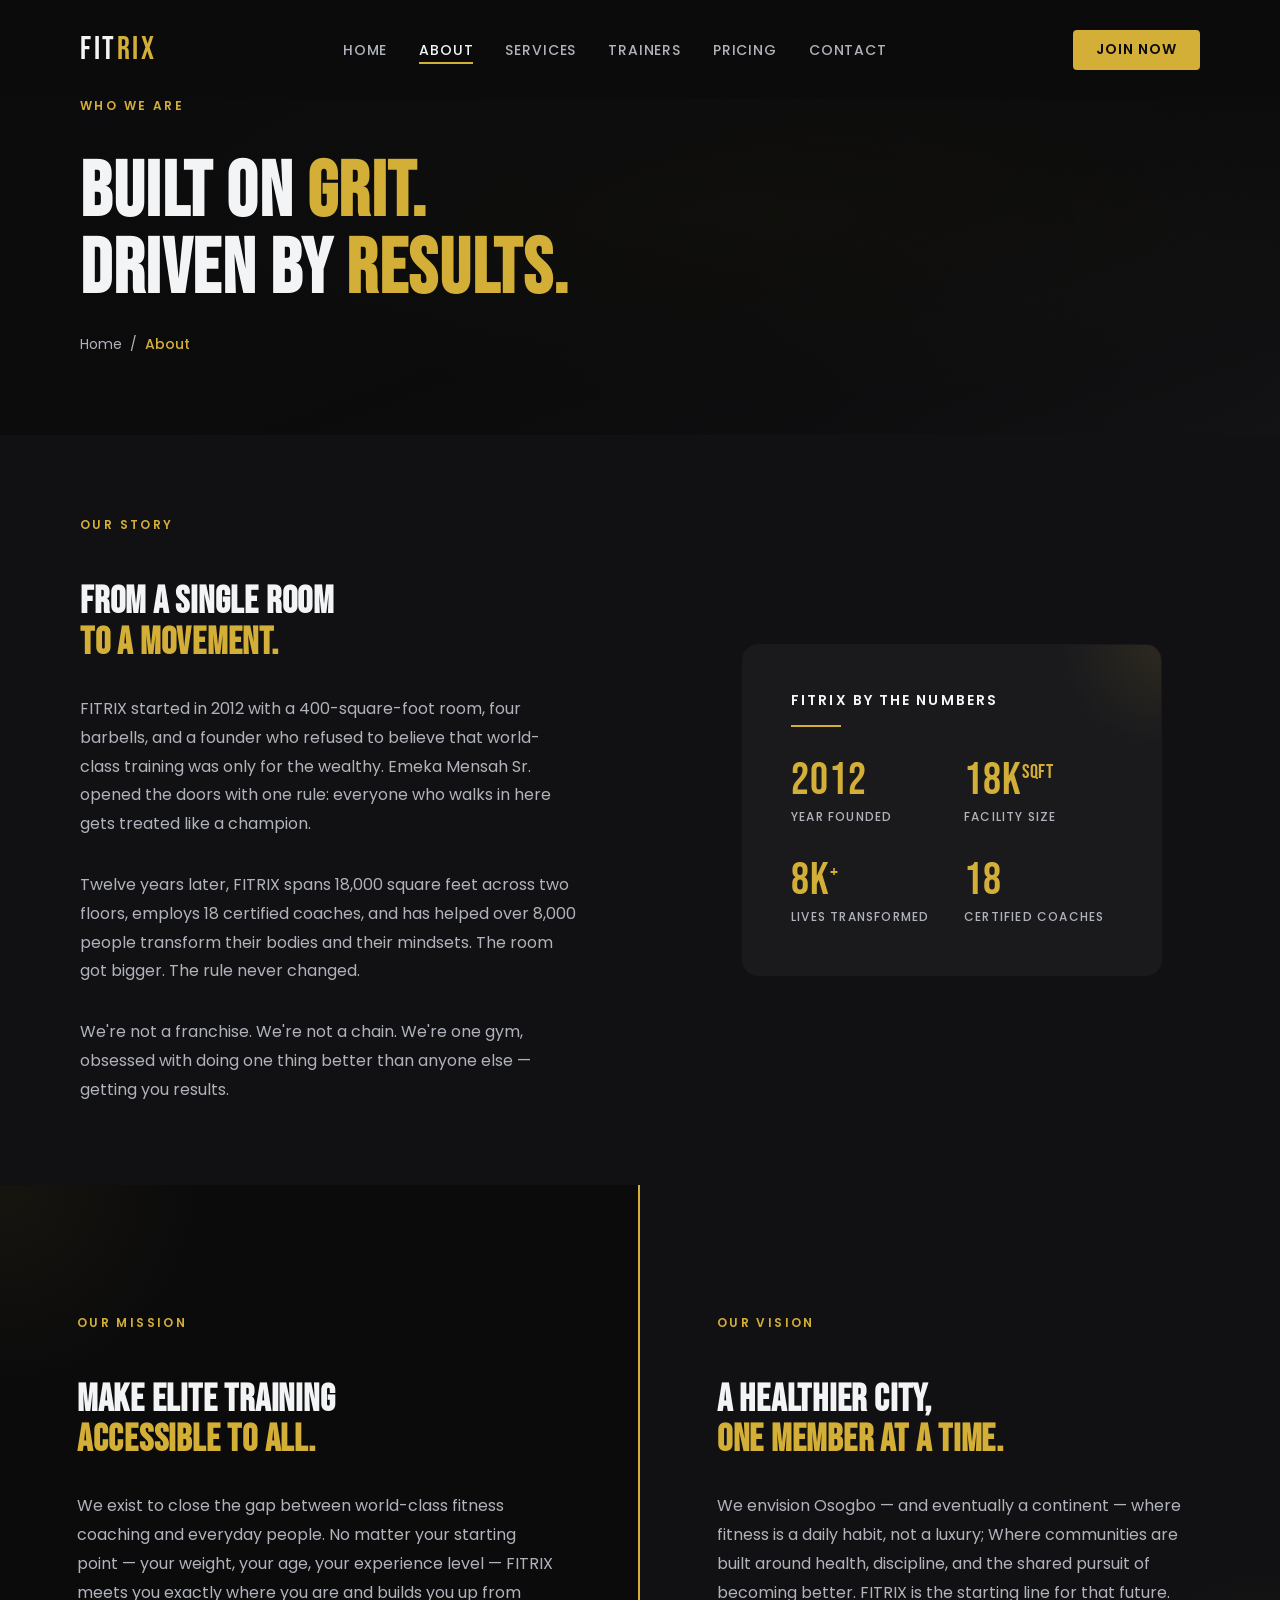
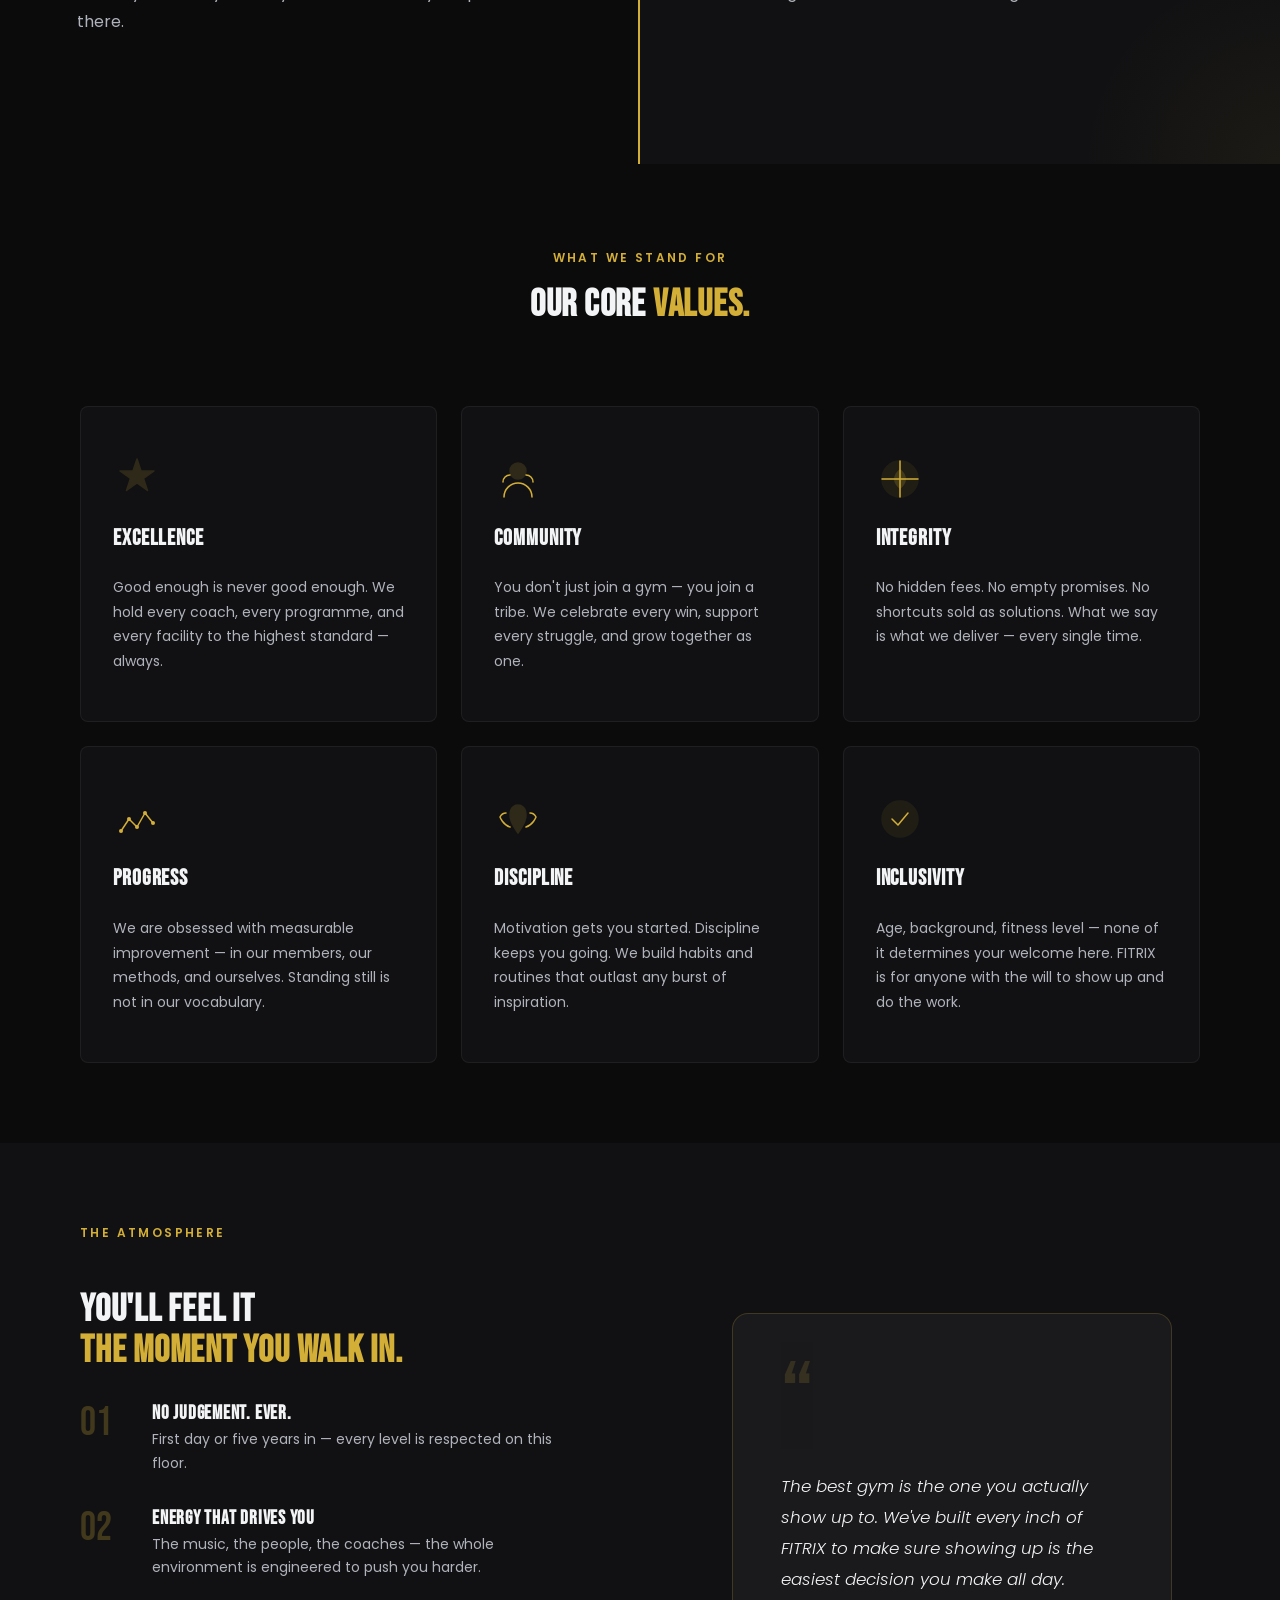
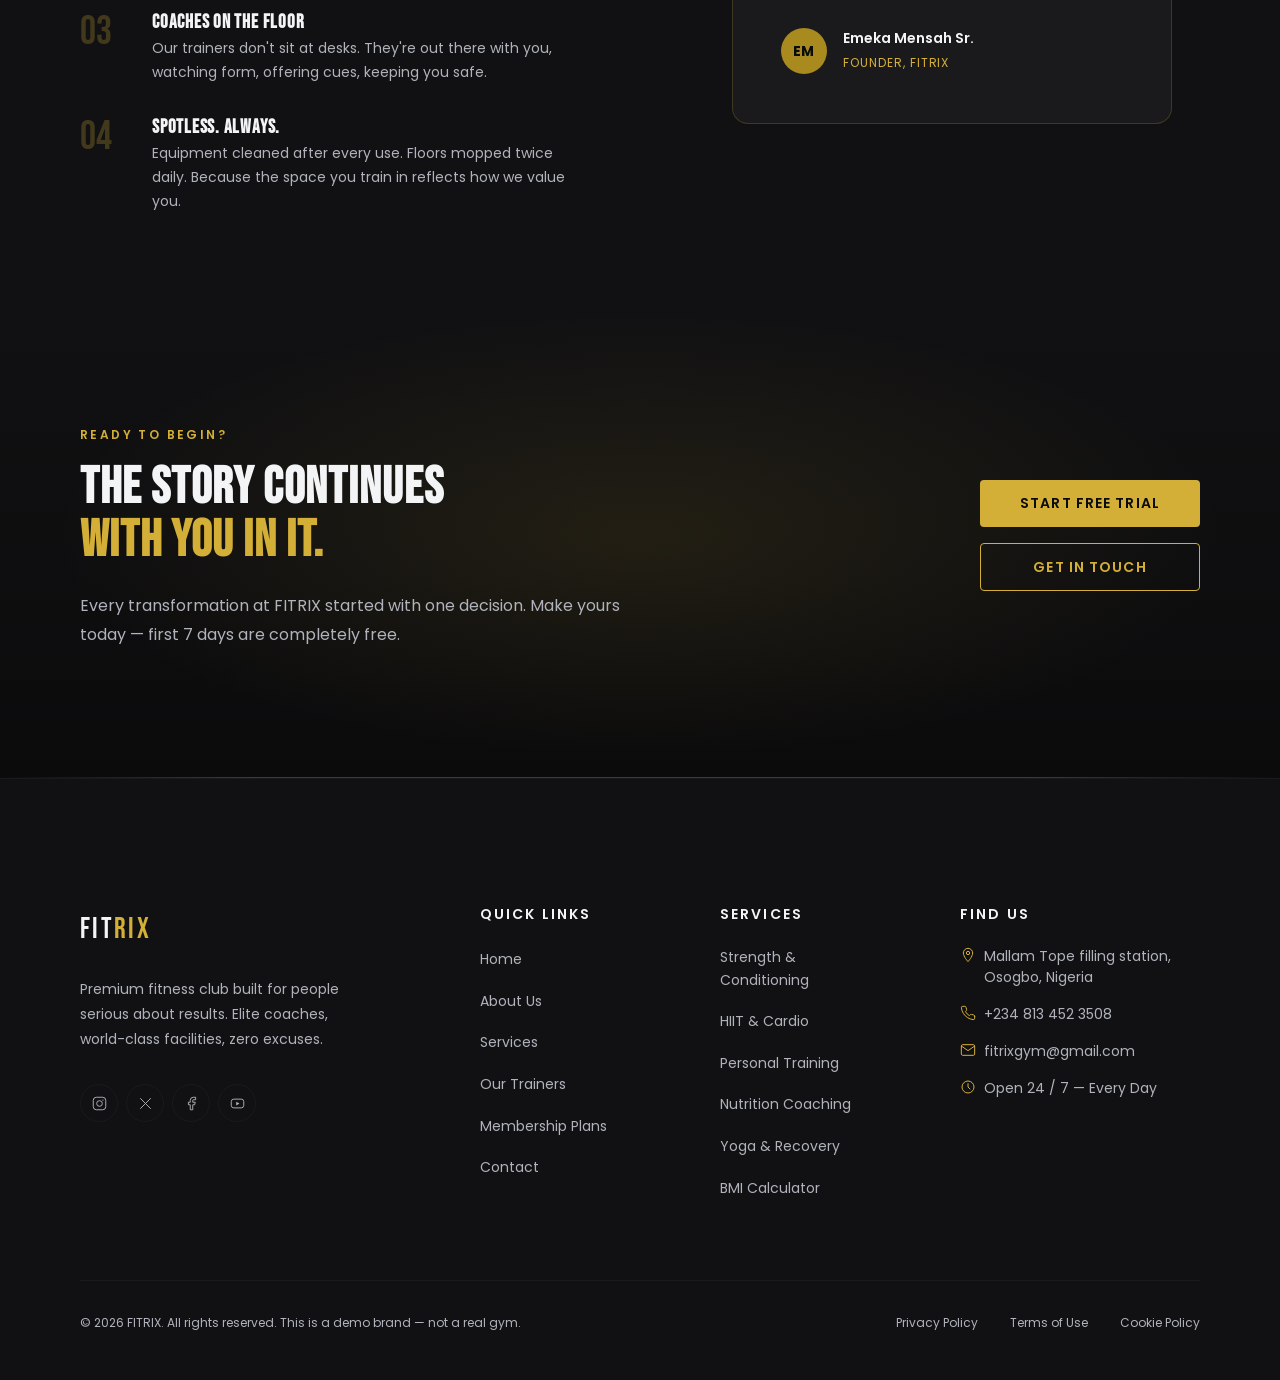
==== commit 060dd425: "Add new trainers, update pages and styling" ====
--- a/about.html
+++ b/about.html
@@ -194,8 +194,8 @@
           <span class="text-gold">One Member At A Time.</span>
         </h2>
         <p>
-          We envision a Lagos — and eventually a continent — where fitness is
-          a daily habit, not a luxury. Where communities are built around health,
+          We envision Osogbo — and eventually a continent — where fitness is
+          a daily habit, not a luxury; Where communities are built around health,
           discipline, and the shared pursuit of becoming better. FITRIX is the
           starting line for that future.
         </p>
@@ -508,7 +508,7 @@
                   <circle cx="12" cy="9" r="2.5" stroke="currentColor" stroke-width="1.5"/>
                 </svg>
               </span>
-              <span>14 Iron District, Lagos, Nigeria</span>
+              <span>Mallam Tope filling station, Osogbo, Nigeria</span>
             </li>
             <li>
               <span class="footer__contact-icon" aria-hidden="true">
@@ -516,7 +516,7 @@
                   <path d="M22 16.92v3a2 2 0 01-2.18 2 19.79 19.79 0 01-8.63-3.07 19.5 19.5 0 01-6-6A19.79 19.79 0 012.12 4.18 2 2 0 014.11 2h3a2 2 0 012 1.72c.127.96.361 1.903.7 2.81a2 2 0 01-.45 2.11L8.09 9.91a16 16 0 006 6l1.27-1.27a2 2 0 012.11-.45c.907.339 1.85.573 2.81.7A2 2 0 0122 16.92z" stroke="currentColor" stroke-width="1.5" stroke-linecap="round" stroke-linejoin="round"/>
                 </svg>
               </span>
-              <span>+234 800 FITRIX</span>
+              <span>+234 813 452 3508</span>
             </li>
             <li>
               <span class="footer__contact-icon" aria-hidden="true">
@@ -525,7 +525,7 @@
                   <path d="M22 6l-10 7L2 6" stroke="currentColor" stroke-width="1.5" stroke-linecap="round"/>
                 </svg>
               </span>
-              <span>hello@fitrix.com</span>
+              <span>fitrixgym@gmail.com</span>
             </li>
             <li>
               <span class="footer__contact-icon" aria-hidden="true">
--- a/css/style.css
+++ b/css/style.css
@@ -299,16 +299,16 @@
   width: 100%;
   z-index: var(--z-nav);
   padding-block: var(--space-lg);
-  transition: background-color var(--transition-base),
-              padding var(--transition-base);
-}
-
-/* Solid dark background applied via JS once user scrolls */
+  background-color: var(--color-black);   /* always solid black — no transparency */
+  transition: padding var(--transition-base),
+              box-shadow var(--transition-base);
+}
+
+/* Adds depth + border when user scrolls down */
 .navbar.scrolled {
-  background-color: rgba(11, 11, 12, 0.95);
-  backdrop-filter: blur(10px);
   padding-block: var(--space-md);
   border-bottom: 1px solid var(--color-black-muted);
+  box-shadow: 0 2px 20px rgba(0, 0, 0, 0.6);
 }
 
 .navbar .container {
@@ -1167,7 +1167,7 @@
 /* Image wrapper — fixed height so all cards are uniform */
 .trainer-card__image-wrap {
   position: relative;
-  height: 280px;
+  height: 400px;
   background-color: var(--color-black-soft);
   overflow: hidden;
 }
@@ -1177,8 +1177,9 @@
   width: 100%;
   height: 100%;
   object-fit: cover;
-  object-position: center top;
+  object-position: center center;
   transition: transform var(--transition-slow);
+  display: block;
 }
 
 .trainer-card:hover .trainer-card__image-wrap img {
@@ -2542,4 +2543,1630 @@
   color: var(--color-gold);
   letter-spacing: 0.08em;
   text-transform: uppercase;
+}
+
+
+/* ============================================================
+   24. SERVICES FULL PAGE
+   ============================================================ */
+
+.services-full {
+  background-color: var(--color-black-soft);
+}
+
+/* Centered header — same pattern throughout */
+.services-full__header {
+  text-align: center;
+  max-width: 640px;
+  margin-inline: auto;
+  margin-bottom: var(--space-3xl);
+}
+
+.services-full__header h2 {
+  margin-bottom: var(--space-lg);
+}
+
+.services-full__intro {
+  font-size: 1rem;
+  color: var(--color-white-dim);
+  line-height: 1.8;
+}
+
+/* 2-column grid — bigger cards than the snapshot version */
+.services-full__grid {
+  display: grid;
+  grid-template-columns: repeat(2, 1fr);
+  gap: var(--space-lg);
+}
+
+
+/* ============================================================
+   SERVICE CARD — FULL VERSION
+   Larger than the home snapshot cards — includes benefit list
+   ============================================================ */
+
+.svc-card {
+  position: relative;
+  background-color: var(--color-black-muted);
+  border: 1px solid rgba(255, 255, 255, 0.06);
+  border-radius: var(--radius-md);
+  padding: var(--space-2xl);
+  display: flex;
+  flex-direction: column;
+  gap: var(--space-lg);
+  transition: border-color var(--transition-base),
+              transform var(--transition-base),
+              box-shadow var(--transition-base);
+  overflow: hidden;
+}
+
+.svc-card:hover {
+  border-color: var(--color-gold);
+  transform: translateY(-5px);
+  box-shadow: var(--shadow-gold);
+}
+
+/* Gold corner glow on hover */
+.svc-card::before {
+  content: '';
+  position: absolute;
+  top: 0;
+  left: 0;
+  width: 80px;
+  height: 80px;
+  background: radial-gradient(circle at top left, rgba(212, 175, 55, 0.1), transparent 70%);
+  opacity: 0;
+  transition: opacity var(--transition-base);
+  pointer-events: none;
+}
+
+.svc-card:hover::before {
+  opacity: 1;
+}
+
+/* Featured card — gold border by default */
+.svc-card--featured {
+  border-color: var(--color-gold);
+}
+
+.svc-card--featured::before {
+  opacity: 1;
+}
+
+/* "Most Popular" tag */
+.svc-card__tag {
+  position: absolute;
+  top: var(--space-lg);
+  right: var(--space-lg);
+  font-size: var(--fs-label);
+  font-weight: var(--fw-semi);
+  letter-spacing: 0.1em;
+  text-transform: uppercase;
+  color: var(--color-black);
+  background-color: var(--color-gold);
+  padding: 0.2rem 0.7rem;
+  border-radius: var(--radius-pill);
+}
+
+/* Gold icon */
+.svc-card__icon {
+  width: 52px;
+  height: 52px;
+  color: var(--color-gold);
+  flex-shrink: 0;
+}
+
+.svc-card__icon svg {
+  width: 100%;
+  height: 100%;
+}
+
+/* Body wraps title, text, benefits, cta */
+.svc-card__body {
+  display: flex;
+  flex-direction: column;
+  gap: var(--space-lg);
+  flex: 1;
+}
+
+.svc-card__title {
+  font-family: var(--font-headline);
+  font-size: 1.6rem;
+  letter-spacing: 0.04em;
+  color: var(--color-white);
+  line-height: 1.1;
+}
+
+.svc-card__text {
+  font-size: var(--fs-small);
+  color: var(--color-white-dim);
+  line-height: 1.75;
+}
+
+/* Benefit bullet list */
+.svc-card__benefits {
+  display: flex;
+  flex-direction: column;
+  gap: var(--space-sm);
+  flex: 1;
+}
+
+.svc-card__benefits li {
+  display: flex;
+  align-items: center;
+  gap: var(--space-sm);
+  font-size: var(--fs-small);
+  color: var(--color-white-dim);
+  line-height: 1.5;
+  padding-left: var(--space-lg);
+  position: relative;
+}
+
+/* Gold dot before each benefit */
+.svc-card__benefits li::before {
+  content: '';
+  position: absolute;
+  left: 0;
+  top: 50%;
+  transform: translateY(-50%);
+  width: 6px;
+  height: 6px;
+  border-radius: 50%;
+  background-color: var(--color-gold);
+  flex-shrink: 0;
+}
+
+/* CTA button — full width, pinned to bottom */
+.svc-card__cta {
+  width: 100%;
+  justify-content: center;
+  margin-top: auto;
+}
+
+
+/* ============================================================
+   25. HOW IT WORKS
+   ============================================================ */
+
+.how-it-works {
+  background-color: var(--color-black);
+}
+
+.how-it-works__header {
+  text-align: center;
+  max-width: 560px;
+  margin-inline: auto;
+  margin-bottom: var(--space-3xl);
+}
+
+.how-it-works__header h2 {
+  margin-bottom: var(--space-lg);
+}
+
+.how-it-works__intro {
+  font-size: 1rem;
+  color: var(--color-white-dim);
+  line-height: 1.8;
+}
+
+/* Steps row — step, arrow, step, arrow, step */
+.how-it-works__steps {
+  display: flex;
+  align-items: center;
+  justify-content: center;
+  gap: var(--space-lg);
+}
+
+/* Individual step block */
+.how-step {
+  flex: 1;
+  max-width: 280px;
+  display: flex;
+  flex-direction: column;
+  align-items: center;
+  text-align: center;
+  gap: var(--space-lg);
+  position: relative;
+}
+
+/* Big faded step number behind icon */
+.how-step__number {
+  position: absolute;
+  top: -16px;
+  left: 50%;
+  transform: translateX(-50%);
+  font-family: var(--font-headline);
+  font-size: 5rem;
+  line-height: 1;
+  color: var(--color-gold);
+  opacity: 0.06;
+  user-select: none;
+  pointer-events: none;
+  letter-spacing: 0.02em;
+}
+
+/* Icon circle */
+.how-step__icon {
+  width: 72px;
+  height: 72px;
+  border-radius: 50%;
+  background-color: var(--color-black-soft);
+  border: 1px solid var(--color-black-muted);
+  display: flex;
+  align-items: center;
+  justify-content: center;
+  color: var(--color-gold);
+  position: relative;
+  z-index: 1;
+  transition: border-color var(--transition-base),
+              background-color var(--transition-base);
+}
+
+.how-step__icon svg {
+  width: 36px;
+  height: 36px;
+}
+
+.how-step:hover .how-step__icon {
+  border-color: var(--color-gold);
+  background-color: rgba(212, 175, 55, 0.08);
+}
+
+.how-step__title {
+  font-family: var(--font-headline);
+  font-size: 1.4rem;
+  letter-spacing: 0.04em;
+  color: var(--color-white);
+}
+
+.how-step__text {
+  font-size: var(--fs-small);
+  color: var(--color-white-dim);
+  line-height: 1.75;
+}
+
+/* Arrow connector between steps */
+.how-step__connector {
+  width: 60px;
+  flex-shrink: 0;
+  color: var(--color-gold);
+  opacity: 0.4;
+}
+
+.how-step__connector svg {
+  width: 100%;
+  height: auto;
+}
+
+
+/* ============================================================
+   26. TRAINERS INTRO STRIP
+   ============================================================ */
+
+.trainers-intro {
+  background-color: var(--color-black-soft);
+  padding-block: var(--space-2xl);
+}
+
+/* Two-column — headline left, stats right */
+.trainers-intro__inner {
+  display: flex;
+  align-items: center;
+  justify-content: space-between;
+  gap: var(--space-3xl);
+}
+
+.trainers-intro__text {
+  max-width: 580px;
+}
+
+.trainers-intro__text h2 {
+  font-size: clamp(1.8rem, 3vw, 2.6rem);
+  margin-bottom: var(--space-lg);
+  line-height: 1.05;
+}
+
+.trainers-intro__text p {
+  font-size: 1rem;
+  color: var(--color-white-dim);
+  line-height: 1.8;
+}
+
+/* Three quick stats on the right */
+.trainers-intro__stats {
+  display: flex;
+  gap: var(--space-2xl);
+  flex-shrink: 0;
+}
+
+.t-stat {
+  display: flex;
+  flex-direction: column;
+  align-items: center;
+  gap: var(--space-xs);
+  text-align: center;
+}
+
+.t-stat__number {
+  font-family: var(--font-headline);
+  font-size: clamp(2rem, 3.5vw, 3rem);
+  color: var(--color-gold);
+  line-height: 1;
+  letter-spacing: 0.02em;
+}
+
+.t-stat__number sup {
+  font-size: 0.45em;
+  color: var(--color-gold);
+}
+
+.t-stat__label {
+  font-size: var(--fs-label);
+  font-weight: var(--fw-medium);
+  letter-spacing: 0.1em;
+  text-transform: uppercase;
+  color: var(--color-white-dim);
+  white-space: nowrap;
+}
+
+
+/* ============================================================
+   27. TRAINERS FULL GRID
+   ============================================================ */
+
+.trainers-grid-section {
+  background-color: var(--color-black);
+}
+
+.trainers-grid-section__header {
+  text-align: center;
+  max-width: 520px;
+  margin-inline: auto;
+  margin-bottom: var(--space-3xl);
+}
+
+.trainers-grid-section__header h2 {
+  margin-bottom: 0;
+}
+
+/* 3-column grid — 6 cards, 2 rows */
+.trainers-full__grid {
+  display: grid;
+  grid-template-columns: repeat(3, 1fr);
+  gap: var(--space-lg);
+}
+
+
+/* ============================================================
+   TRAINER FULL CARD
+   Taller than the preview cards — includes bio + certs
+   ============================================================ */
+
+.trainer-full-card {
+  background-color: var(--color-black-soft);
+  border: 1px solid rgba(255, 255, 255, 0.06);
+  border-radius: var(--radius-md);
+  overflow: hidden;
+  display: flex;
+  flex-direction: column;
+  transition: border-color var(--transition-base),
+              transform var(--transition-base),
+              box-shadow var(--transition-base);
+}
+
+.trainer-full-card:hover {
+  border-color: var(--color-gold);
+  transform: translateY(-6px);
+  box-shadow: var(--shadow-gold);
+}
+
+/* Image area */
+.trainer-full-card__image-wrap {
+  position: relative;
+  height: 400px;
+  background-color: var(--color-black-muted);
+  overflow: hidden;
+  flex-shrink: 0;
+}
+
+.trainer-full-card__image-wrap img {
+  width: 100%;
+  height: 100%;
+  object-fit: cover;
+  object-position: center center;
+  transition: transform var(--transition-slow);
+  display: block;
+}
+
+.trainer-full-card:hover .trainer-full-card__image-wrap img {
+  transform: scale(1.04);
+}
+
+/* Initials placeholder */
+.trainer-full-card__placeholder {
+  width: 100%;
+  height: 100%;
+  display: flex;
+  align-items: center;
+  justify-content: center;
+  font-family: var(--font-headline);
+  font-size: 4rem;
+  letter-spacing: 0.1em;
+  color: var(--color-gold);
+  background: linear-gradient(160deg, var(--color-black-muted) 0%, var(--color-black-soft) 100%);
+  user-select: none;
+}
+
+/* Specialty tag over the image */
+.trainer-full-card__tag {
+  position: absolute;
+  bottom: var(--space-md);
+  left: var(--space-md);
+  font-size: var(--fs-label);
+  font-weight: var(--fw-semi);
+  letter-spacing: 0.1em;
+  text-transform: uppercase;
+  color: var(--color-black);
+  background-color: var(--color-gold);
+  padding: 0.25rem 0.75rem;
+  border-radius: var(--radius-pill);
+}
+
+/* Card body */
+.trainer-full-card__body {
+  padding: var(--space-xl);
+  display: flex;
+  flex-direction: column;
+  gap: var(--space-lg);
+  flex: 1;
+}
+
+/* Name + social row */
+.trainer-full-card__top {
+  display: flex;
+  align-items: flex-start;
+  justify-content: space-between;
+  gap: var(--space-md);
+}
+
+.trainer-full-card__name {
+  font-family: var(--font-headline);
+  font-size: 1.4rem;
+  letter-spacing: 0.04em;
+  color: var(--color-white);
+  line-height: 1.1;
+  margin-bottom: var(--space-xs);
+}
+
+.trainer-full-card__role {
+  font-size: var(--fs-label);
+  font-weight: var(--fw-medium);
+  letter-spacing: 0.1em;
+  text-transform: uppercase;
+  color: var(--color-gold);
+}
+
+.trainer-full-card__socials {
+  display: flex;
+  gap: var(--space-xs);
+  flex-shrink: 0;
+}
+
+/* Bio paragraph */
+.trainer-full-card__bio {
+  font-size: var(--fs-small);
+  color: var(--color-white-dim);
+  line-height: 1.75;
+  flex: 1;
+}
+
+/* Certification pills at bottom */
+.trainer-full-card__certs {
+  display: flex;
+  flex-wrap: wrap;
+  gap: var(--space-xs);
+  margin-top: auto;
+}
+
+.trainer-cert {
+  font-size: var(--fs-label);
+  font-weight: var(--fw-medium);
+  letter-spacing: 0.06em;
+  color: var(--color-gold);
+  background-color: rgba(212, 175, 55, 0.08);
+  border: 1px solid rgba(212, 175, 55, 0.2);
+  padding: 0.2rem 0.6rem;
+  border-radius: var(--radius-pill);
+}
+
+
+/* ============================================================
+   28. JOIN THE TEAM STRIP
+   ============================================================ */
+
+.join-team {
+  background-color: var(--color-black-soft);
+  border-top: 1px solid var(--color-black-muted);
+  border-bottom: 1px solid var(--color-black-muted);
+}
+
+/* Horizontal layout — text left, button right */
+.join-team__inner {
+  display: flex;
+  align-items: center;
+  justify-content: space-between;
+  gap: var(--space-3xl);
+}
+
+.join-team__text {
+  max-width: 580px;
+}
+
+.join-team__text h2 {
+  font-size: clamp(1.8rem, 3vw, 2.6rem);
+  margin-bottom: var(--space-md);
+  line-height: 1.05;
+}
+
+.join-team__text p {
+  font-size: 1rem;
+  color: var(--color-white-dim);
+  line-height: 1.8;
+}
+
+.join-team .btn {
+  flex-shrink: 0;
+  white-space: nowrap;
+}
+
+
+/* ============================================================
+   29. PRICING FULL PAGE
+   ============================================================ */
+
+.pricing-full {
+  background-color: var(--color-black-soft);
+}
+
+.pricing-full__header {
+  text-align: center;
+  max-width: 620px;
+  margin-inline: auto;
+  margin-bottom: var(--space-3xl);
+  display: flex;
+  flex-direction: column;
+  align-items: center;
+  gap: var(--space-lg);
+}
+
+.pricing-full__header h2 {
+  margin-bottom: 0;
+}
+
+.pricing-full__intro {
+  font-size: 1rem;
+  color: var(--color-white-dim);
+  line-height: 1.8;
+  text-align: center;
+}
+
+/* Monthly / Annual toggle */
+.pricing-toggle {
+  display: flex;
+  align-items: center;
+  background-color: var(--color-black-muted);
+  border: 1px solid rgba(255,255,255,0.08);
+  border-radius: var(--radius-pill);
+  padding: 4px;
+  gap: 4px;
+  margin-top: var(--space-md);
+}
+
+.pricing-toggle__btn {
+  font-family: var(--font-body);
+  font-size: var(--fs-small);
+  font-weight: var(--fw-medium);
+  letter-spacing: 0.05em;
+  color: var(--color-white-dim);
+  padding: 0.5rem 1.25rem;
+  border-radius: var(--radius-pill);
+  transition: all var(--transition-base);
+  display: flex;
+  align-items: center;
+  gap: var(--space-sm);
+}
+
+.pricing-toggle__btn.active {
+  background-color: var(--color-gold);
+  color: var(--color-black);
+  font-weight: var(--fw-semi);
+}
+
+.pricing-toggle__save {
+  font-size: var(--fs-label);
+  font-weight: var(--fw-semi);
+  color: var(--color-black);
+  background-color: var(--color-gold-light);
+  padding: 0.1rem 0.4rem;
+  border-radius: var(--radius-pill);
+  display: none;  /* shown via JS when annual is active */
+}
+
+.pricing-toggle__btn.active .pricing-toggle__save {
+  display: inline-block;
+}
+
+/* 3-column card grid */
+.pricing-full__grid {
+  display: grid;
+  grid-template-columns: repeat(3, 1fr);
+  gap: var(--space-lg);
+  align-items: start;
+  margin-bottom: var(--space-xl);
+}
+
+/* Small note below the grid */
+.pricing-full__note {
+  text-align: center;
+  font-size: var(--fs-small);
+  color: var(--color-white-dim);
+}
+
+
+/* ============================================================
+   PRICING CARD — FULL VERSION
+   ============================================================ */
+
+.pricing-card-full {
+  position: relative;
+  background-color: var(--color-black-muted);
+  border: 1px solid rgba(255, 255, 255, 0.06);
+  border-radius: var(--radius-md);
+  padding: var(--space-2xl) var(--space-xl);
+  display: flex;
+  flex-direction: column;
+  gap: var(--space-xl);
+  overflow: hidden;
+  transition: border-color var(--transition-base),
+              transform var(--transition-base),
+              box-shadow var(--transition-base);
+}
+
+.pricing-card-full:hover {
+  border-color: var(--color-gold);
+  transform: translateY(-5px);
+  box-shadow: var(--shadow-gold);
+}
+
+/* Pro card — elevated by default */
+.pricing-card-full--featured {
+  border-color: var(--color-gold);
+  transform: translateY(-8px);
+  box-shadow: var(--shadow-gold);
+  background-color: var(--color-black-soft);
+}
+
+.pricing-card-full--featured::before {
+  content: '';
+  position: absolute;
+  top: 0; right: 0;
+  width: 120px; height: 120px;
+  background: radial-gradient(circle at top right, rgba(212,175,55,0.12), transparent 70%);
+  pointer-events: none;
+}
+
+.pricing-card-full__badge {
+  position: absolute;
+  top: var(--space-lg);
+  right: var(--space-lg);
+  font-size: var(--fs-label);
+  font-weight: var(--fw-semi);
+  letter-spacing: 0.1em;
+  text-transform: uppercase;
+  color: var(--color-black);
+  background-color: var(--color-gold);
+  padding: 0.2rem 0.7rem;
+  border-radius: var(--radius-pill);
+}
+
+.pricing-card-full__header {
+  display: flex;
+  flex-direction: column;
+  gap: var(--space-sm);
+}
+
+/* Divider under header */
+.pricing-card-full__header::after {
+  content: '';
+  display: block;
+  width: 100%;
+  height: 1px;
+  background-color: var(--color-black-muted);
+  margin-top: var(--space-md);
+}
+
+.pricing-card-full--featured .pricing-card-full__header::after {
+  background-color: rgba(212, 175, 55, 0.2);
+}
+
+.pricing-card-full__tier {
+  font-family: var(--font-headline);
+  font-size: 1.4rem;
+  letter-spacing: 0.1em;
+  text-transform: uppercase;
+  color: var(--color-white-dim);
+}
+
+.pricing-card-full--featured .pricing-card-full__tier {
+  color: var(--color-gold);
+}
+
+.pricing-card-full__price {
+  display: flex;
+  align-items: flex-start;
+  gap: 2px;
+  line-height: 1;
+}
+
+.pricing-card-full__currency {
+  font-size: 1.2rem;
+  font-weight: var(--fw-semi);
+  color: var(--color-white);
+  margin-top: 6px;
+}
+
+.pricing-card-full__amount {
+  font-family: var(--font-headline);
+  font-size: clamp(2.8rem, 4vw, 3.8rem);
+  letter-spacing: 0.02em;
+  color: var(--color-white);
+  line-height: 1;
+  transition: all var(--transition-base);
+}
+
+.pricing-card-full--featured .pricing-card-full__amount {
+  color: var(--color-gold);
+}
+
+.pricing-card-full__period {
+  font-size: var(--fs-small);
+  color: var(--color-white-dim);
+  align-self: flex-end;
+  margin-bottom: 4px;
+}
+
+.pricing-card-full__tagline {
+  font-size: var(--fs-small);
+  color: var(--color-white-dim);
+  line-height: 1.5;
+}
+
+/* CTA button — full width */
+.pricing-card-full__cta {
+  width: 100%;
+  justify-content: center;
+}
+
+/* Feature list */
+.pricing-card-full__features {
+  display: flex;
+  flex-direction: column;
+  gap: var(--space-md);
+}
+
+.pcf-feature {
+  display: flex;
+  align-items: center;
+  font-size: var(--fs-small);
+  line-height: 1.4;
+  position: relative;
+  padding-left: var(--space-xl);
+}
+
+.pcf-feature--yes::before {
+  content: '';
+  position: absolute;
+  left: 0; top: 50%;
+  transform: translateY(-50%);
+  width: 18px; height: 18px;
+  border-radius: 50%;
+  background-color: rgba(212,175,55,0.12);
+  border: 1px solid rgba(212,175,55,0.35);
+  background-image: url("data:image/svg+xml,%3Csvg viewBox='0 0 12 12' fill='none' xmlns='http://www.w3.org/2000/svg'%3E%3Cpath d='M2 6l3 3 5-5' stroke='%23D4AF37' stroke-width='1.5' stroke-linecap='round' stroke-linejoin='round'/%3E%3C/svg%3E");
+  background-repeat: no-repeat;
+  background-position: center;
+  background-size: 10px;
+}
+
+.pcf-feature--yes { color: var(--color-white); }
+
+.pcf-feature--no::before {
+  content: '';
+  position: absolute;
+  left: 0; top: 50%;
+  transform: translateY(-50%);
+  width: 18px; height: 18px;
+  border-radius: 50%;
+  background-color: rgba(255,255,255,0.04);
+  border: 1px solid rgba(255,255,255,0.08);
+  background-image: url("data:image/svg+xml,%3Csvg viewBox='0 0 12 12' fill='none' xmlns='http://www.w3.org/2000/svg'%3E%3Cpath d='M3 3l6 6M9 3l-6 6' stroke='%23B0B3BB' stroke-width='1.5' stroke-linecap='round'/%3E%3C/svg%3E");
+  background-repeat: no-repeat;
+  background-position: center;
+  background-size: 10px;
+}
+
+.pcf-feature--no { color: var(--color-white-dim); opacity: 0.5; }
+
+
+/* ============================================================
+   30. COMPARISON TABLE
+   ============================================================ */
+
+.comparison {
+  background-color: var(--color-black);
+}
+
+.comparison__header {
+  text-align: center;
+  max-width: 520px;
+  margin-inline: auto;
+  margin-bottom: var(--space-3xl);
+}
+
+.comparison__header h2 { margin-bottom: 0; }
+
+/* Scroll wrapper for small screens */
+.comparison__wrap {
+  overflow-x: auto;
+  -webkit-overflow-scrolling: touch;
+  border-radius: var(--radius-md);
+  border: 1px solid var(--color-black-muted);
+}
+
+.comparison-table {
+  width: 100%;
+  min-width: 560px;
+  border-collapse: collapse;
+  font-size: var(--fs-small);
+}
+
+.comparison-table thead {
+  background-color: var(--color-black-soft);
+}
+
+.comparison-table th {
+  padding: var(--space-lg) var(--space-xl);
+  font-family: var(--font-headline);
+  font-size: 1.1rem;
+  letter-spacing: 0.06em;
+  color: var(--color-white);
+  text-align: center;
+  border-bottom: 1px solid var(--color-black-muted);
+}
+
+.comparison-table th.comparison-table__feature-col {
+  text-align: left;
+  color: var(--color-white-dim);
+  font-family: var(--font-body);
+  font-size: var(--fs-label);
+  font-weight: var(--fw-semi);
+  letter-spacing: 0.1em;
+  text-transform: uppercase;
+}
+
+/* Gold column highlight for Pro */
+.comparison-table__featured-col {
+  background-color: rgba(212, 175, 55, 0.05);
+  border-left: 1px solid rgba(212, 175, 55, 0.2);
+  border-right: 1px solid rgba(212, 175, 55, 0.2);
+  color: var(--color-gold) !important;
+}
+
+.comparison-table tbody tr {
+  border-bottom: 1px solid var(--color-black-muted);
+  transition: background-color var(--transition-fast);
+}
+
+.comparison-table tbody tr:last-child {
+  border-bottom: none;
+}
+
+.comparison-table tbody tr:hover {
+  background-color: rgba(255, 255, 255, 0.02);
+}
+
+.comparison-table td {
+  padding: var(--space-md) var(--space-xl);
+  color: var(--color-white-dim);
+  text-align: center;
+}
+
+.comparison-table td:first-child {
+  text-align: left;
+  color: var(--color-white);
+  font-weight: var(--fw-medium);
+}
+
+/* Tick and cross symbols */
+.ct-yes {
+  color: var(--color-gold);
+  font-size: 1rem;
+  font-weight: var(--fw-bold);
+}
+
+.ct-no {
+  color: var(--color-white-dim);
+  opacity: 0.4;
+  font-size: 0.9rem;
+}
+
+
+/* ============================================================
+   31. FAQ ACCORDION
+   ============================================================ */
+
+.faq {
+  background-color: var(--color-black-soft);
+}
+
+.faq__header {
+  text-align: center;
+  max-width: 520px;
+  margin-inline: auto;
+  margin-bottom: var(--space-3xl);
+}
+
+.faq__header h2 { margin-bottom: 0; }
+
+.faq__list {
+  max-width: 780px;
+  margin-inline: auto;
+  display: flex;
+  flex-direction: column;
+  gap: 0;
+}
+
+/* Each FAQ item */
+.faq-item {
+  border-bottom: 1px solid var(--color-black-muted);
+}
+
+.faq-item:first-child {
+  border-top: 1px solid var(--color-black-muted);
+}
+
+/* Question button row */
+.faq-item__question {
+  width: 100%;
+  display: flex;
+  align-items: center;
+  justify-content: space-between;
+  gap: var(--space-xl);
+  padding: var(--space-xl) 0;
+  font-family: var(--font-body);
+  font-size: 1rem;
+  font-weight: var(--fw-medium);
+  color: var(--color-white);
+  text-align: left;
+  transition: color var(--transition-fast);
+}
+
+.faq-item__question:hover {
+  color: var(--color-gold);
+}
+
+/* Plus / minus icon */
+.faq-item__icon {
+  width: 22px;
+  height: 22px;
+  border-radius: 50%;
+  border: 1.5px solid var(--color-white-dim);
+  flex-shrink: 0;
+  position: relative;
+  transition: all var(--transition-base);
+}
+
+/* Horizontal line — always visible */
+.faq-item__icon::before {
+  content: '';
+  position: absolute;
+  top: 50%; left: 50%;
+  transform: translate(-50%, -50%);
+  width: 10px; height: 1.5px;
+  background-color: var(--color-white-dim);
+  transition: background-color var(--transition-fast);
+}
+
+/* Vertical line — rotates away when open */
+.faq-item__icon::after {
+  content: '';
+  position: absolute;
+  top: 50%; left: 50%;
+  transform: translate(-50%, -50%);
+  width: 1.5px; height: 10px;
+  background-color: var(--color-white-dim);
+  transition: transform var(--transition-base),
+              background-color var(--transition-fast);
+}
+
+/* Open state — icon becomes a gold minus */
+.faq-item__question[aria-expanded="true"] .faq-item__icon {
+  border-color: var(--color-gold);
+}
+
+.faq-item__question[aria-expanded="true"] .faq-item__icon::before,
+.faq-item__question[aria-expanded="true"] .faq-item__icon::after {
+  background-color: var(--color-gold);
+}
+
+.faq-item__question[aria-expanded="true"] .faq-item__icon::after {
+  transform: translate(-50%, -50%) rotate(90deg);
+  opacity: 0;
+}
+
+/* Answer panel */
+.faq-item__answer {
+  overflow: hidden;
+  max-height: 0;
+  transition: max-height 0.4s ease, padding 0.3s ease;
+  padding-bottom: 0;
+}
+
+.faq-item__answer:not([hidden]) {
+  max-height: 300px;
+  padding-bottom: var(--space-xl);
+}
+
+.faq-item__answer p {
+  font-size: var(--fs-small);
+  color: var(--color-white-dim);
+  line-height: 1.8;
+}
+
+
+/* ============================================================
+   32. CONTACT MAIN SECTION
+   ============================================================ */
+
+.contact-main {
+  background-color: var(--color-black-soft);
+}
+
+/* Two-column — form left, info right */
+.contact-main__inner {
+  display: grid;
+  grid-template-columns: 1.2fr 1fr;
+  gap: var(--space-4xl);
+  align-items: flex-start;
+}
+
+/* --- LEFT: Form wrap --- */
+
+.contact-form-wrap {
+  display: flex;
+  flex-direction: column;
+  gap: var(--space-xl);
+}
+
+.contact-form-wrap h2 {
+  line-height: 1.05;
+}
+
+.contact-form-wrap__sub {
+  font-size: var(--fs-small);
+  color: var(--color-white-dim);
+  line-height: 1.8;
+}
+
+/* Form layout */
+.contact-form {
+  display: flex;
+  flex-direction: column;
+  gap: var(--space-lg);
+}
+
+/* Two inputs side by side */
+.contact-form__row {
+  display: grid;
+  grid-template-columns: 1fr 1fr;
+  gap: var(--space-lg);
+}
+
+/* Individual field block */
+.form-field {
+  display: flex;
+  flex-direction: column;
+  gap: var(--space-sm);
+}
+
+.form-field__label {
+  font-size: var(--fs-small);
+  font-weight: var(--fw-medium);
+  letter-spacing: 0.04em;
+  color: var(--color-white);
+}
+
+/* Shared input / select / textarea styles */
+.form-field__input {
+  background-color: var(--color-black-muted);
+  border: 1px solid rgba(255, 255, 255, 0.08);
+  border-radius: var(--radius-sm);
+  padding: 0.75rem var(--space-md);
+  font-family: var(--font-body);
+  font-size: var(--fs-small);
+  color: var(--color-white);
+  transition: border-color var(--transition-base),
+              box-shadow var(--transition-base);
+  width: 100%;
+  outline: none;
+  appearance: none;
+  -webkit-appearance: none;
+}
+
+.form-field__input::placeholder {
+  color: var(--color-white-dim);
+  opacity: 0.5;
+}
+
+.form-field__input:focus {
+  border-color: var(--color-gold);
+  box-shadow: 0 0 0 3px rgba(212, 175, 55, 0.12);
+}
+
+/* Select arrow */
+.form-field__select {
+  background-image: url("data:image/svg+xml,%3Csvg viewBox='0 0 12 8' fill='none' xmlns='http://www.w3.org/2000/svg'%3E%3Cpath d='M1 1l5 5 5-5' stroke='%23B0B3BB' stroke-width='1.5' stroke-linecap='round' stroke-linejoin='round'/%3E%3C/svg%3E");
+  background-repeat: no-repeat;
+  background-position: right var(--space-md) center;
+  background-size: 12px;
+  padding-right: 2.5rem;
+  cursor: pointer;
+}
+
+.form-field__select option {
+  background-color: var(--color-black-soft);
+  color: var(--color-white);
+}
+
+/* Textarea — no resize handle */
+.form-field__textarea {
+  resize: vertical;
+  min-height: 140px;
+}
+
+/* Inline error message */
+.form-field__error {
+  font-size: var(--fs-label);
+  color: #e05c5c;
+  min-height: 1em;
+}
+
+/* Submit button — full width */
+.contact-form__submit {
+  width: 100%;
+  justify-content: center;
+  gap: var(--space-sm);
+}
+
+.contact-form__submit svg {
+  width: 16px;
+  height: 16px;
+}
+
+/* Success message */
+.contact-form__success {
+  display: flex;
+  align-items: center;
+  gap: var(--space-md);
+  background-color: rgba(212, 175, 55, 0.08);
+  border: 1px solid rgba(212, 175, 55, 0.3);
+  border-radius: var(--radius-sm);
+  padding: var(--space-lg);
+  color: var(--color-gold);
+}
+
+.contact-form__success svg {
+  width: 22px;
+  height: 22px;
+  flex-shrink: 0;
+  color: var(--color-gold);
+}
+
+.contact-form__success p {
+  font-size: var(--fs-small);
+  font-weight: var(--fw-medium);
+  color: var(--color-gold);
+  line-height: 1.5;
+}
+
+
+/* --- RIGHT: Contact info --- */
+
+.contact-info {
+  display: flex;
+  flex-direction: column;
+  gap: var(--space-xl);
+  position: sticky;
+  top: calc(80px + var(--space-xl));  /* sticks below the fixed navbar */
+}
+
+.contact-info h2 {
+  line-height: 1.05;
+}
+
+/* Info card grid */
+.contact-info__cards {
+  display: flex;
+  flex-direction: column;
+  gap: var(--space-md);
+}
+
+.contact-info-card {
+  display: flex;
+  align-items: flex-start;
+  gap: var(--space-md);
+  background-color: var(--color-black-muted);
+  border: 1px solid rgba(255, 255, 255, 0.06);
+  border-radius: var(--radius-md);
+  padding: var(--space-lg);
+  transition: border-color var(--transition-base);
+}
+
+.contact-info-card:hover {
+  border-color: var(--color-gold);
+}
+
+.contact-info-card__icon {
+  width: 40px;
+  height: 40px;
+  flex-shrink: 0;
+  color: var(--color-gold);
+  background-color: rgba(212, 175, 55, 0.08);
+  border-radius: var(--radius-sm);
+  padding: 8px;
+  display: flex;
+  align-items: center;
+  justify-content: center;
+}
+
+.contact-info-card__icon svg {
+  width: 100%;
+  height: 100%;
+}
+
+.contact-info-card__content {
+  display: flex;
+  flex-direction: column;
+  gap: 2px;
+}
+
+.contact-info-card__content strong {
+  font-size: var(--fs-small);
+  font-weight: var(--fw-semi);
+  color: var(--color-white);
+  margin-bottom: 2px;
+}
+
+.contact-info-card__content span {
+  font-size: var(--fs-small);
+  color: var(--color-white-dim);
+  line-height: 1.5;
+}
+
+/* Social links block */
+.contact-socials__label {
+  font-size: var(--fs-label);
+  font-weight: var(--fw-semi);
+  letter-spacing: 0.15em;
+  text-transform: uppercase;
+  color: var(--color-white-dim);
+  margin-bottom: var(--space-md);
+}
+
+.contact-socials__links {
+  display: flex;
+  flex-direction: column;
+  gap: var(--space-sm);
+}
+
+.contact-social-link {
+  display: flex;
+  align-items: center;
+  gap: var(--space-md);
+  font-size: var(--fs-small);
+  font-weight: var(--fw-medium);
+  color: var(--color-white-dim);
+  transition: color var(--transition-fast);
+}
+
+.contact-social-link__icon {
+  width: 36px;
+  height: 36px;
+  border-radius: 50%;
+  border: 1px solid rgba(255, 255, 255, 0.08);
+  display: flex;
+  align-items: center;
+  justify-content: center;
+  transition: all var(--transition-base);
+  flex-shrink: 0;
+}
+
+.contact-social-link__icon svg {
+  width: 15px;
+  height: 15px;
+}
+
+.contact-social-link:hover {
+  color: var(--color-gold);
+}
+
+.contact-social-link:hover .contact-social-link__icon {
+  background-color: var(--color-gold);
+  border-color: var(--color-gold);
+  color: var(--color-black);
+}
+
+
+/* ============================================================
+   33. BMI CALCULATOR SECTION
+   ============================================================ */
+
+.bmi-section {
+  background-color: var(--color-black);
+}
+
+.bmi-section__header {
+  text-align: center;
+  max-width: 600px;
+  margin-inline: auto;
+  margin-bottom: var(--space-3xl);
+}
+
+.bmi-section__header h2 { margin-bottom: var(--space-lg); }
+
+.bmi-section__intro {
+  font-size: 1rem;
+  color: var(--color-white-dim);
+  line-height: 1.8;
+}
+
+/* Wrapper card */
+.bmi-wrap {
+  max-width: 680px;
+  margin-inline: auto;
+  background-color: var(--color-black-soft);
+  border: 1px solid var(--color-black-muted);
+  border-radius: var(--radius-lg);
+  padding: var(--space-2xl);
+  display: flex;
+  flex-direction: column;
+  gap: var(--space-xl);
+}
+
+/* Metric / Imperial toggle — same style as pricing toggle */
+.bmi-toggle {
+  display: flex;
+  align-items: center;
+  background-color: var(--color-black-muted);
+  border: 1px solid rgba(255, 255, 255, 0.08);
+  border-radius: var(--radius-pill);
+  padding: 4px;
+  gap: 4px;
+  align-self: flex-start;
+}
+
+.bmi-toggle__btn {
+  font-family: var(--font-body);
+  font-size: var(--fs-small);
+  font-weight: var(--fw-medium);
+  color: var(--color-white-dim);
+  padding: 0.5rem 1.2rem;
+  border-radius: var(--radius-pill);
+  transition: all var(--transition-base);
+}
+
+.bmi-toggle__btn.active {
+  background-color: var(--color-gold);
+  color: var(--color-black);
+  font-weight: var(--fw-semi);
+}
+
+/* Calculator layout */
+.bmi-calculator {
+  display: flex;
+  flex-direction: column;
+  gap: var(--space-xl);
+}
+
+/* Input pair */
+.bmi-inputs__metric,
+.bmi-inputs__imperial {
+  display: grid;
+  grid-template-columns: 1fr 1fr;
+  gap: var(--space-lg);
+}
+
+/* Calculate button */
+.bmi-calculator__btn {
+  align-self: flex-start;
+  min-width: 180px;
+  justify-content: center;
+}
+
+/* Result panel */
+.bmi-result {
+  display: flex;
+  flex-direction: column;
+  gap: var(--space-xl);
+  border-top: 1px solid var(--color-black-muted);
+  padding-top: var(--space-xl);
+}
+
+/* Score + category row */
+.bmi-result__score-wrap {
+  display: flex;
+  align-items: baseline;
+  gap: var(--space-lg);
+}
+
+.bmi-result__number {
+  font-family: var(--font-headline);
+  font-size: clamp(3rem, 6vw, 5rem);
+  color: var(--color-gold);
+  line-height: 1;
+  letter-spacing: 0.02em;
+}
+
+.bmi-result__category {
+  font-family: var(--font-headline);
+  font-size: 1.4rem;
+  letter-spacing: 0.06em;
+  color: var(--color-white);
+}
+
+/* Range bar */
+.bmi-result__bar {
+  position: relative;
+}
+
+.bmi-bar__track {
+  display: grid;
+  grid-template-columns: 1fr 1.4fr 1fr 1fr;
+  border-radius: var(--radius-pill);
+  overflow: hidden;
+  height: 36px;
+}
+
+.bmi-bar__segment {
+  display: flex;
+  align-items: center;
+  justify-content: center;
+  font-size: 10px;
+  font-weight: var(--fw-semi);
+  letter-spacing: 0.04em;
+  text-align: center;
+  line-height: 1.3;
+  color: var(--color-black);
+  padding: 4px;
+}
+
+.bmi-bar__segment--under  { background-color: #60a5fa; }
+.bmi-bar__segment--normal { background-color: #4ade80; }
+.bmi-bar__segment--over   { background-color: #fb923c; }
+.bmi-bar__segment--obese  { background-color: #f87171; }
+
+/* Needle marker */
+.bmi-bar__needle {
+  position: absolute;
+  top: -6px;
+  width: 3px;
+  height: 48px;
+  background-color: var(--color-white);
+  border-radius: 2px;
+  transform: translateX(-50%);
+  transition: left 0.5s cubic-bezier(0.4, 0, 0.2, 1);
+  box-shadow: 0 0 6px rgba(0,0,0,0.6);
+}
+
+/* Note text below bar */
+.bmi-result__note {
+  font-size: var(--fs-small);
+  color: var(--color-white-dim);
+  line-height: 1.7;
+}
+
+/* CTA link */
+.bmi-result__cta {
+  align-self: flex-start;
+}
+
+
+/* ============================================================
+   34. FORM ERROR STATE
+   Added by JS validation on contact form
+   ============================================================ */
+
+.input--error {
+  border-color: #e05c5c !important;
+  box-shadow: 0 0 0 3px rgba(224, 92, 92, 0.12) !important;
+}
+
+
+/* ============================================================
+   35. FORM STATUS BOX
+   One box — JS swaps the modifier class to change the state.
+   States: --sending, --success, --error
+   ============================================================ */
+
+/* Base — hidden by default, JS sets hidden=false to show */
+.contact-form__status {
+  display: flex;
+  align-items: center;
+  gap: var(--space-md);
+  padding: var(--space-lg);
+  border-radius: var(--radius-sm);
+  font-size: var(--fs-small);
+  font-weight: var(--fw-medium);
+  line-height: 1.5;
+}
+
+.contact-form__status svg {
+  width: 20px;
+  height: 20px;
+  flex-shrink: 0;
+}
+
+/* Sending — neutral, muted */
+.contact-form__status--sending {
+  background-color: rgba(255, 255, 255, 0.04);
+  border: 1px solid rgba(255, 255, 255, 0.1);
+  color: var(--color-white-dim);
+}
+
+/* Success — gold */
+.contact-form__status--success {
+  background-color: rgba(212, 175, 55, 0.08);
+  border: 1px solid rgba(212, 175, 55, 0.3);
+  color: var(--color-gold);
+}
+
+.contact-form__status--success svg {
+  color: var(--color-gold);
+}
+
+/* Error — red */
+.contact-form__status--error {
+  background-color: rgba(224, 92, 92, 0.08);
+  border: 1px solid rgba(224, 92, 92, 0.3);
+  color: #e05c5c;
+}
+
+.contact-form__status--error svg {
+  color: #e05c5c;
+}
+
+/* Spinner inside the sending state */
+.status-spinner {
+  display: inline-block;
+  width: 16px;
+  height: 16px;
+  border: 2px solid rgba(255, 255, 255, 0.15);
+  border-top-color: var(--color-white-dim);
+  border-radius: 50%;
+  flex-shrink: 0;
+  animation: spin 0.8s linear infinite;
+  vertical-align: middle;
+  margin-right: 4px;
+}
+
+@keyframes spin {
+  to { transform: rotate(360deg); }
+}
+
+/* Disabled submit button state */
+.btn:disabled {
+  opacity: 0.6;
+  cursor: not-allowed;
+  transform: none !important;
+  box-shadow: none !important;
 }
--- a/css/responsive.css
+++ b/css/responsive.css
@@ -410,4 +410,239 @@
   .culture-quote {
     max-width: 100%;
   }
+}
+
+
+/* ============================================================
+   SERVICES FULL PAGE
+   ============================================================ */
+
+/* Single column on tablet and below */
+@media (max-width: 900px) {
+  .services-full__grid {
+    grid-template-columns: 1fr;
+  }
+}
+
+
+/* ============================================================
+   HOW IT WORKS
+   ============================================================ */
+
+/* Stack steps vertically on tablet — hide arrow connectors */
+@media (max-width: 768px) {
+  .how-it-works__steps {
+    flex-direction: column;
+    align-items: stretch;
+    gap: var(--space-xl);
+  }
+
+  .how-step {
+    max-width: 100%;
+    flex-direction: row;
+    text-align: left;
+    align-items: flex-start;
+    gap: var(--space-xl);
+  }
+
+  /* Hide the horizontal arrow connectors when stacked */
+  .how-step__connector {
+    display: none;
+  }
+
+  /* Reposition the faded number to the left */
+  .how-step__number {
+    position: static;
+    transform: none;
+    font-size: 3rem;
+    opacity: 0.15;
+    flex-shrink: 0;
+    line-height: 1.2;
+  }
+
+  .how-step__icon {
+    flex-shrink: 0;
+  }
+}
+
+@media (max-width: 480px) {
+  .how-step {
+    flex-direction: column;
+    align-items: center;
+    text-align: center;
+  }
+}
+
+
+/* ============================================================
+   TRAINERS INTRO STRIP
+   ============================================================ */
+
+@media (max-width: 900px) {
+  .trainers-intro__inner {
+    flex-direction: column;
+    align-items: flex-start;
+    gap: var(--space-2xl);
+  }
+
+  .trainers-intro__stats {
+    width: 100%;
+    justify-content: flex-start;
+    gap: var(--space-3xl);
+  }
+}
+
+@media (max-width: 480px) {
+  .trainers-intro__stats {
+    gap: var(--space-xl);
+  }
+}
+
+
+/* ============================================================
+   TRAINERS FULL GRID
+   ============================================================ */
+
+/* 2 columns on tablet */
+@media (max-width: 900px) {
+  .trainers-full__grid {
+    grid-template-columns: repeat(2, 1fr);
+  }
+}
+
+/* Single column on mobile */
+@media (max-width: 560px) {
+  .trainers-full__grid {
+    grid-template-columns: 1fr;
+  }
+
+  .trainer-full-card__image-wrap {
+    height: 200px;
+  }
+}
+
+
+/* ============================================================
+   JOIN THE TEAM STRIP
+   ============================================================ */
+
+@media (max-width: 768px) {
+  .join-team__inner {
+    flex-direction: column;
+    align-items: flex-start;
+    gap: var(--space-xl);
+  }
+
+  .join-team .btn {
+    white-space: normal;
+  }
+}
+
+
+/* ============================================================
+   PRICING FULL PAGE
+   ============================================================ */
+
+@media (max-width: 900px) {
+  .pricing-full__grid {
+    grid-template-columns: repeat(2, 1fr);
+  }
+
+  .pricing-card-full--featured {
+    transform: none;
+    grid-column: 1 / -1;
+    max-width: 500px;
+    margin-inline: auto;
+    width: 100%;
+  }
+
+  .pricing-card-full--featured:hover {
+    transform: translateY(-5px);
+  }
+}
+
+@media (max-width: 600px) {
+  .pricing-full__grid {
+    grid-template-columns: 1fr;
+  }
+
+  .pricing-card-full--featured {
+    grid-column: auto;
+    max-width: 100%;
+  }
+}
+
+
+/* ============================================================
+   COMPARISON TABLE
+   ============================================================ */
+
+/* Table scrolls horizontally on mobile — min-width handles it */
+@media (max-width: 600px) {
+  .comparison-table th,
+  .comparison-table td {
+    padding: var(--space-md);
+  }
+}
+
+
+/* ============================================================
+   FAQ
+   ============================================================ */
+
+@media (max-width: 600px) {
+  .faq-item__question {
+    font-size: var(--fs-small);
+  }
+}
+
+
+/* ============================================================
+   CONTACT PAGE
+   ============================================================ */
+
+/* Stack form above info on tablet */
+@media (max-width: 900px) {
+  .contact-main__inner {
+    grid-template-columns: 1fr;
+    gap: var(--space-3xl);
+  }
+
+  /* Unstick info column when stacked */
+  .contact-info {
+    position: static;
+  }
+}
+
+/* Stack name row on mobile */
+@media (max-width: 560px) {
+  .contact-form__row {
+    grid-template-columns: 1fr;
+  }
+}
+
+
+/* ============================================================
+   BMI CALCULATOR
+   ============================================================ */
+
+@media (max-width: 560px) {
+  .bmi-inputs__metric,
+  .bmi-inputs__imperial {
+    grid-template-columns: 1fr;
+  }
+
+  .bmi-calculator__btn {
+    width: 100%;
+  }
+
+  .bmi-result__cta {
+    width: 100%;
+    justify-content: center;
+  }
+
+  .bmi-toggle {
+    width: 100%;
+    justify-content: center;
+  }
 }
